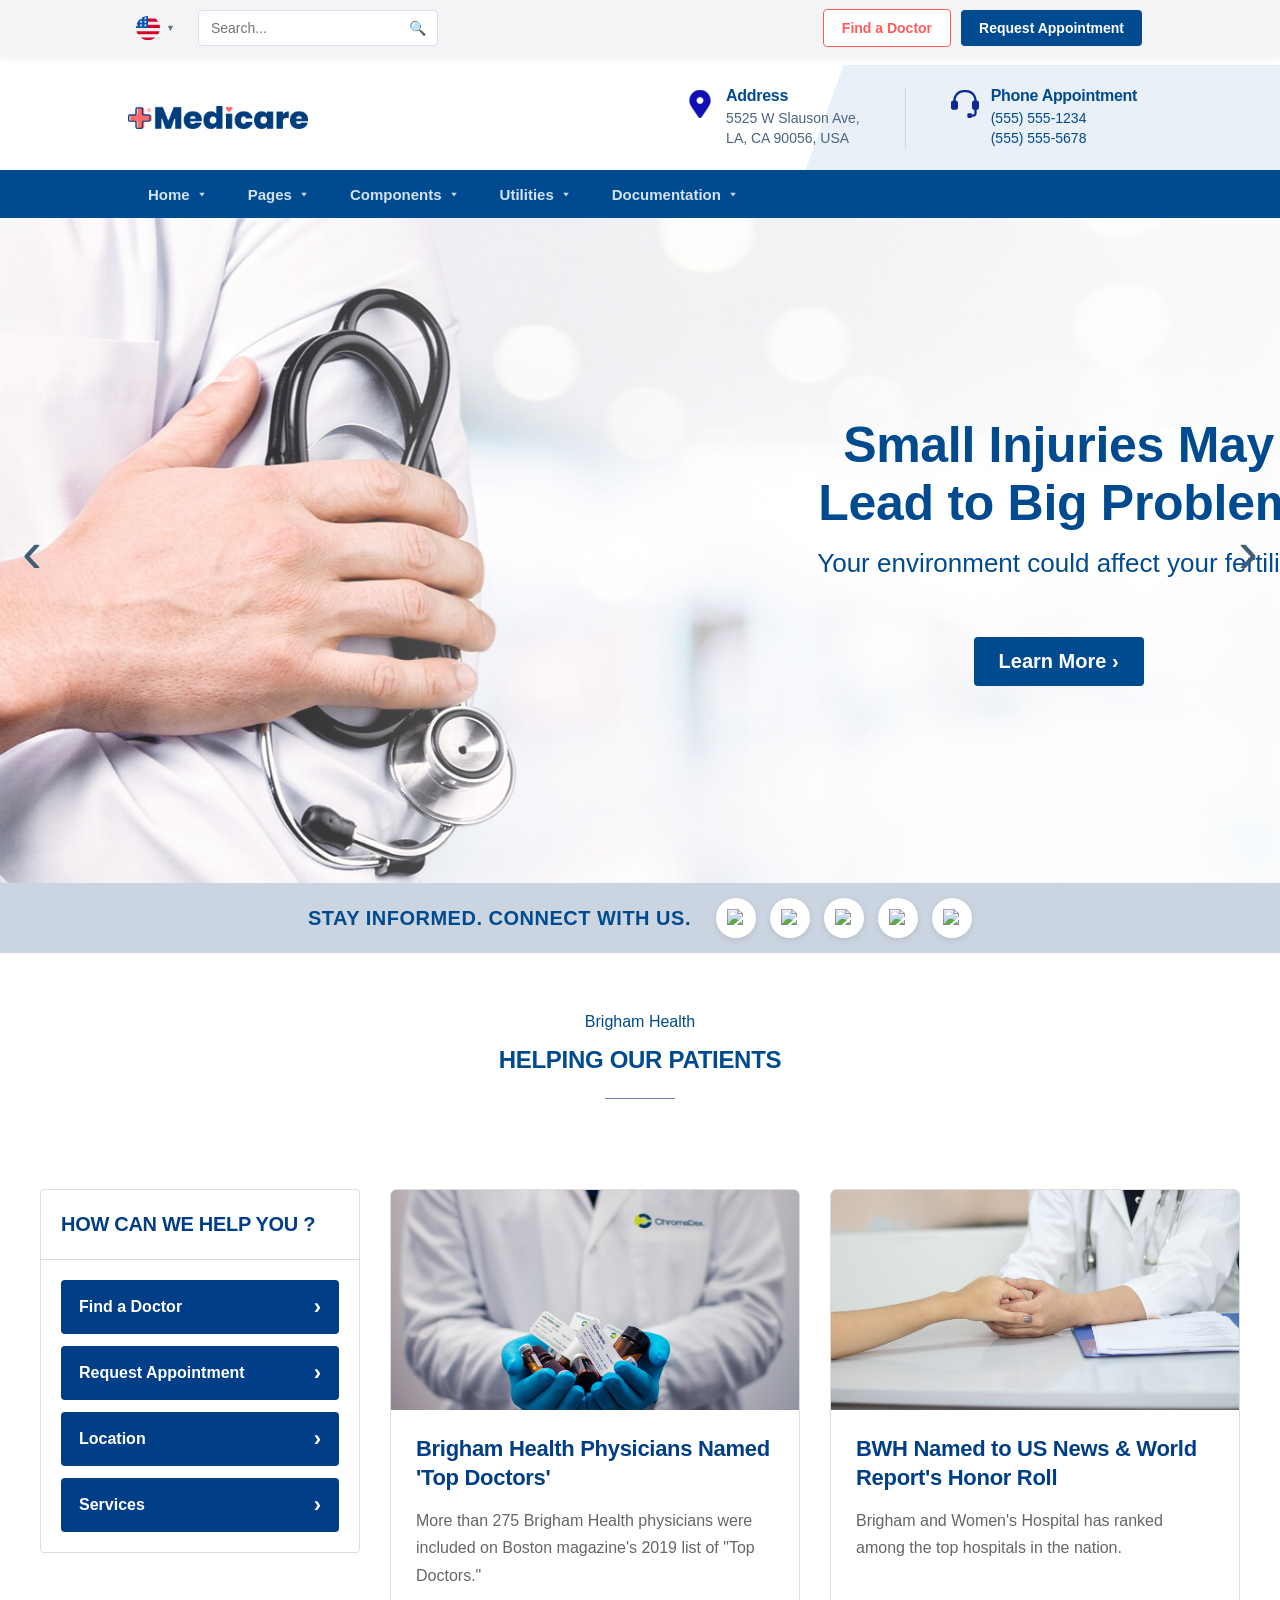
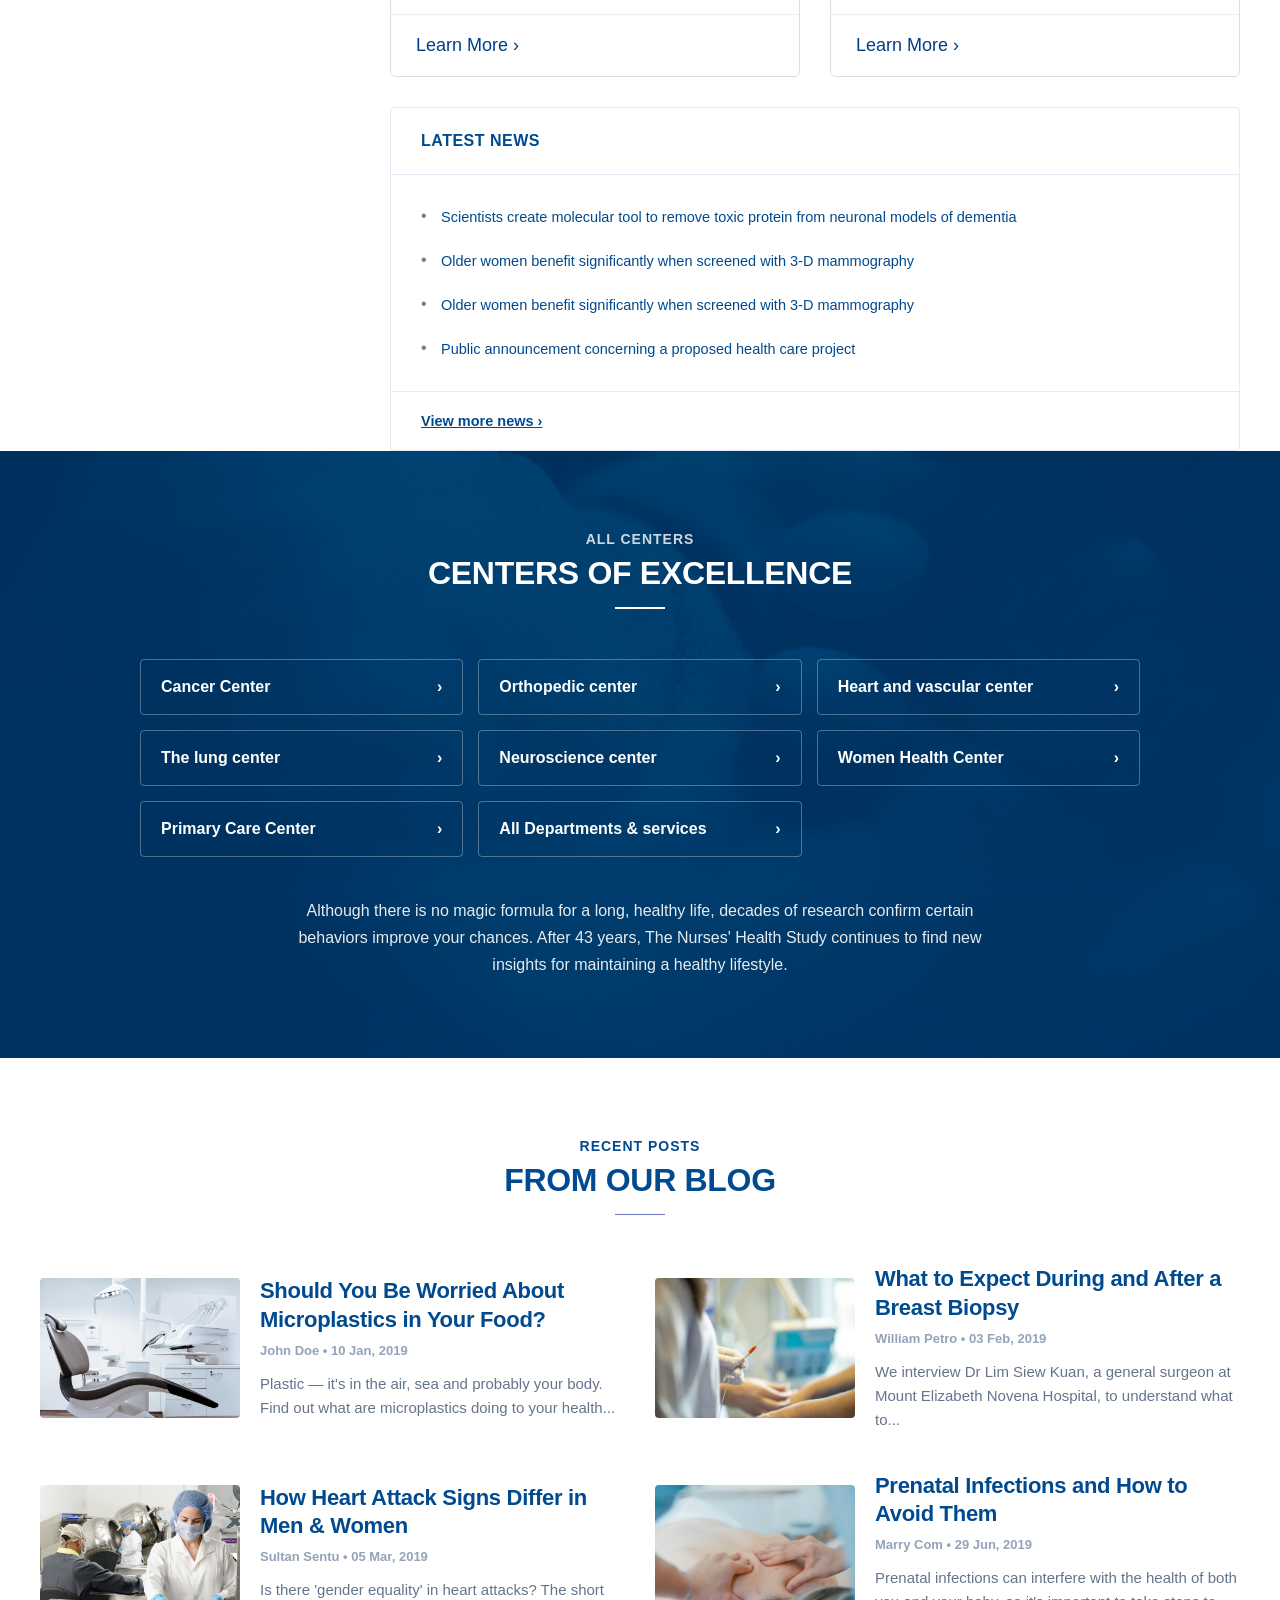
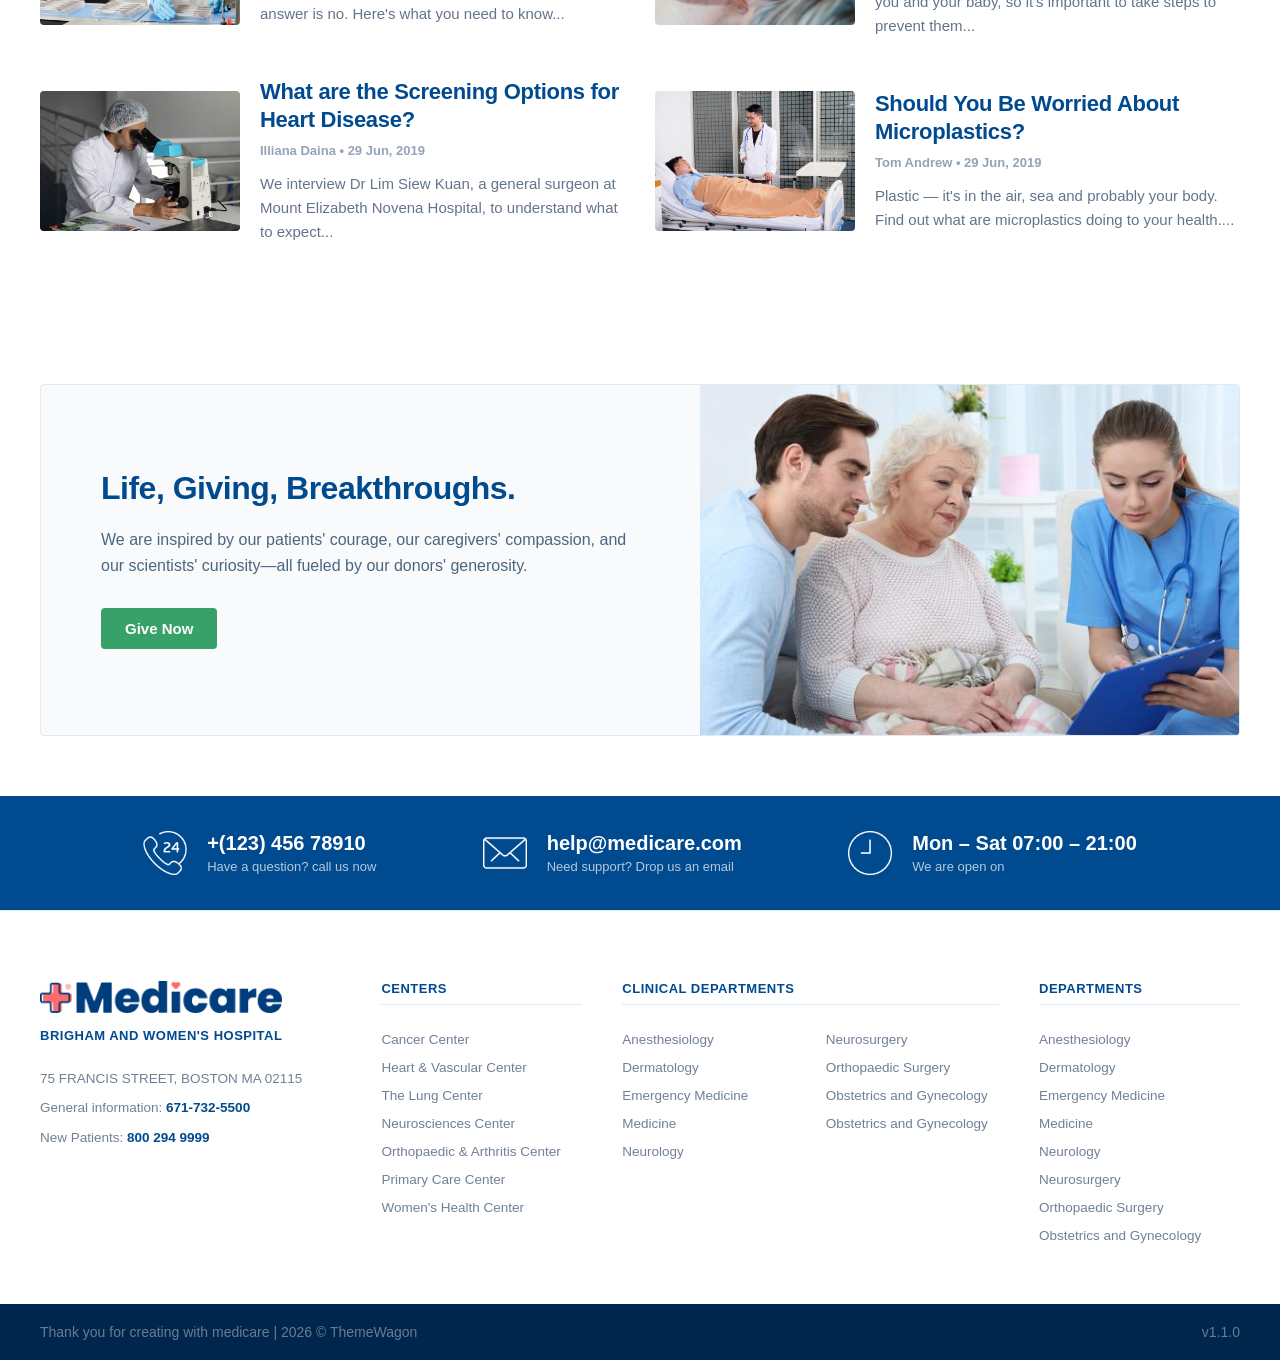
==== index.html @ 2ee92f4b "myLatestVesrion1" ====
<!DOCTYPE html>
<html lang="en">

<head>
    <meta charset="UTF-8" />
    <meta name="viewport" content="width=device-width, initial-scale=1.0" />
    <title>Medicare</title>
    <link rel="stylesheet" href="style.css" />
</head>

<body>
    <div class="container">
        <div class="cou_and_feild_box">
            <div class="language-selector">
                <div class="lang-trigger">
                    <img src="./united-states.svg" alt="United States Flag" class="country_img">
                    <span class="lang-arrow">▼</span>
                </div>
                <ul class="lang-dropdown">
                    <li class="lang-item active">
                        <a href=""> <img src="india.jpg" alt="IN"></a>
                        <span class="lang-text">IN</span>
                        <span class="lang-check">✓</span>
                    </li>
                    <li class="lang-item">
                        <a href=""><img src="./uk.png" alt="UK"></a>
                        <span class="lang-text">UK</span>
                        <span class="lang-check"></span>
                    </li>
                    <li class="lang-item">
                        <a href=""> <img src="us.jpg" alt="US"></a>
                        <span class="lang-text">US</span>
                        <span class="lang-check"></span>
                    </li>
                </ul>
            </div>
            <div class="search-box">
                <input type="text" placeholder="Search..." id="input" />
                <span class="icon">🔍</span>
            </div>
        </div>

        <div class="buttons">
            <button class="doctor-btn btn-alt desktop-text">Find a Doctor</button>
            <button class="doctor-btn btn-alt mobile-text">Doctor</button>

            <a href="#appointmentModal"><button class="appointment-btn btn-primary desktop-text">Request
                    Appointment</button></a>
            <a href="#appointmentModal"><button class="appointment-btn btn-primary mobile-text">Appointment</button></a>
        </div>
    </div>

    <header class="main-header">
        <div class="header-branding">
            <div class="logo">
                <img src="logo.png" alt="Medicare" class="logo-img" />
            </div>

            <div class="header-info-strip">
                <div class="info-block">
                    <img src="location-pin-svgrepo-com (1).svg" alt="Location" class="info-icon" />
                    <div class="info-text">
                        <h3>Address</h3>
                        <p>5525 W Slauson Ave,<br>LA, CA 90056, USA</p>
                    </div>
                </div>

                <div class="vertical-divider"></div>

                <div class="info-block">
                    <img src="headset-svgrepo-com.svg" alt="Phone" class="info-icon" />
                    <div class="info-text">
                        <h3>Phone Appointment</h3>
                        <p><a href="tel:5555551234">(555) 555-1234</a></p>
                        <p><a href="tel:5555555678">(555) 555-5678</a></p>
                    </div>
                </div>
            </div>

            <button class="mobile-nav-toggle" aria-label="Toggle Navigation">
                <span class="hamburger-bar"></span>
                <span class="hamburger-bar"></span>
                <span class="hamburger-bar"></span>
            </button>
        </div>

        <nav class="nav-bar">
            <ul class="nav-links">
                <li class="has-dropdown">
                    <a href="#">Home <img src="./triangle-down-svgrepo-com (1).svg" alt="" class="tri" /></a>
                    <ul class="dropdown-menu">
                        <li><a href="#">Header Static</a></li>
                        <li><a href="#">Header Slider</a></li>
                        <li><a href="#">Youtube Background</a></li>
                        <li><a href="#">Self Hosted Video</a></li>
                        <li><a href="#">RTL</a></li>
                    </ul>
                </li>
                <li class="has-dropdown">
                    <a href="#">Pages <img src="./triangle-down-svgrepo-com (1).svg" alt="" class="tri" /></a>
                    <ul class="dropdown-menu">
                        <li><a href="./about.html">About</a></li>
                        <li><a href="./blog.html">Blog</a></li>
                        <li><a href="./blog-details.html">Blog Detail</a></li>
                        <li><a href="#">Researches</a></li>
                        <li><a href="#">Research Detail</a></li>
                        <li><a href="#">Contact</a></li>
                        <li><a href="#">Starter</a></li>
                    </ul>
                </li>
                <li><a href="#">Components <img src="./triangle-down-svgrepo-com (1).svg" alt="" class="tri" /></a></li>
                <li><a href="#">Utilities <img src="./triangle-down-svgrepo-com (1).svg" alt="" class="tri" /></a></li>
                <li><a href="#">Documentation <img src="./triangle-down-svgrepo-com (1).svg" alt="" class="tri" /></a>
                </li>
            </ul>
        </nav>
    </header>

    <section class="carousel">
        <input type="radio" name="slider" id="slide1" checked />
        <input type="radio" name="slider" id="slide2" />
        <input type="radio" name="slider" id="slide3" />

        <div class="slides">
            <div class="slide">
                <img src="2.jpg" alt="Doctor" />
                <div class="info info-middle">
                    <h1>Small Injuries May<br />Lead to Big Problem</h1>
                    <p>Your environment could affect your fertility</p>
                    <a href=""> <button class="butinfo">Learn More ›</button></a>
                </div>
            </div>

            <div class="slide">
                <img src="3.jpg" alt="Medical care" />
                <div class="info info-left">
                    <h1>One Stop Solution<br />Medical services</h1>
                    <p>Call to schedule an appointment today</p>
                    <a href=""> <button class="butinfo">Learn More ›</button></a>
                </div>
            </div>

            <div class="slide">
                <img src="1.jpg" alt="Hospital" />
                <div class="info info-right">
                    <h1>Your Health Is Our<br />First Priority</h1>
                    <p>Expert doctors and modern healthcare solutions</p>
                    <button class="butinfo">Learn More ›</button>
                </div>
            </div>
        </div>

        <div class="arrows">
            <label for="slide3" class="arrow left arrow-1">‹</label>
            <label for="slide2" class="arrow right arrow-1">›</label>

            <label for="slide1" class="arrow left arrow-2">‹</label>
            <label for="slide3" class="arrow right arrow-2">›</label>

            <label for="slide2" class="arrow left arrow-3">‹</label>
            <label for="slide1" class="arrow right arrow-3">›</label>
        </div>
    </section>

    <div class="social-share-strip">
        <div class="social-strip-content">
            <h2 class="downtext">STAY INFORMED. CONNECT WITH US.</h2>
            <div class="social-icons">
                <a href="#"><img src="https://cdn-icons-png.flaticon.com/512/733/733547.png" alt="Facebook"></a>
                <a href="#"><img src="https://cdn-icons-png.flaticon.com/512/733/733579.png" alt="Twitter"></a>
                <a href="#"><img src="https://cdn-icons-png.flaticon.com/512/1384/1384060.png" alt="YouTube"></a>
                <a href="#"><img src="https://cdn-icons-png.flaticon.com/512/174/174857.png" alt="LinkedIn"></a>
                <a href="#"><img src="https://cdn-icons-png.flaticon.com/512/145/145808.png" alt="Pinterest"></a>
            </div>
        </div>
    </div>

    <p class="para1">Brigham Health</p>
    <h2 class="large-para">HELPING OUR PATIENTS</h2>
    <div class="line2"></div>

    <div class="cointainer-3s">
        <div class="section-wrapper">
            <div class="box1">
                <div class="box-1">
                    <h2 class="text11">HOW CAN WE HELP YOU ?</h2>
                </div>
                <div class="box-2">
                    <div class="box-21">Find a Doctor</div>
                    <div class="box-21">Request Appointment</div>
                    <div class="box-21">Location</div>
                    <div class="box-21">Services</div>
                </div>
            </div>

            <div class="main-content-column">
                <section class="news-section">
                    <div class="card">
                        <img src="doctor1.jpg" alt="Doctor">
                        <div class="content">
                            <h3>Brigham Health Physicians Named 'Top Doctors'</h3>
                            <p>More than 275 Brigham Health physicians were included on Boston magazine's 2019 list of
                                "Top Doctors."</p>
                        </div>
                        <div class="footer">
                            <a href="#">Learn More ›</a>
                        </div>
                    </div>

                    <div class="card">
                        <img src="doctor2.jpg" alt="Doctor">
                        <div class="content">
                            <h3>BWH Named to US News & World Report's Honor Roll</h3>
                            <p>Brigham and Women's Hospital has ranked among the top hospitals in the nation.</p>
                        </div>
                        <div class="footer">
                            <a href="#">Learn More ›</a>
                        </div>
                    </div>
                </section>

                <div class="latest-news-card-box">
                    <div class="card-header-title">
                        <h2>LATEST NEWS</h2>
                    </div>
                    <div class="card-body-content">
                        <ul class="news-bullet-points">
                            <li><a href="#">Scientists create molecular tool to remove toxic protein from neuronal
                                    models of dementia</a></li>
                            <li><a href="#">Older women benefit significantly when screened with 3-D mammography</a>
                            </li>
                            <li><a href="#">Older women benefit significantly when screened with 3-D mammography</a>
                            </li>
                            <li><a href="#">Public announcement concerning a proposed health care project</a></li>
                        </ul>
                    </div>
                    <div class="card-footer-link">
                        <a href="#">View more news ›</a>
                    </div>
                </div>
            </div>
        </div>
    </div>

    <section class="centers-of-excellence">
        <div class="centers-banner-content">
            <p class="banner-sub">All Centers</p>
            <h2 class="banner-title">CENTERS OF EXCELLENCE</h2>
            <div class="banner-line"></div>

            <div class="centers-buttons-grid">
                <div class="center-btn">Cancer Center <span>›</span></div>
                <div class="center-btn">Orthopedic center <span>›</span></div>
                <div class="center-btn">Heart and vascular center <span>›</span></div>
                <div class="center-btn">The lung center <span>›</span></div>
                <div class="center-btn">Neuroscience center <span>›</span></div>
                <div class="center-btn">Women Health Center <span>›</span></div>
                <div class="center-btn">Primary Care Center <span>›</span></div>
                <div class="center-btn">All Departments & services <span>›</span></div>
            </div>

            <p class="centers-description">
                Although there is no magic formula for a long, healthy life, decades of research confirm certain
                behaviors improve your chances. After 43 years, The Nurses' Health Study continues to find new insights
                for maintaining a healthy lifestyle.
            </p>
        </div>
    </section>

    <section class="recent-posts-section">
        <div class="posts-heading">
            <p class="posts-sub">Recent Posts</p>
            <h2 class="posts-title">FROM OUR BLOG</h2>
            <div class="posts-line"></div>
        </div>

        <div class="posts-container">
            <div class="posts-grid">
                <div class="blog-horizontal-card">
                    <div class="blog-img-box">
                        <img src="./img71.jpg" alt="Dental chair">
                    </div>
                    <div class="blog-content-box">
                        <h3><a href="#">Should You Be Worried About Microplastics in Your Food?</a></h3>
                        <p class="blog-meta">John Doe • 10 Jan, 2019</p>
                        <p class="blog-excerpt">Plastic — it's in the air, sea and probably your body. Find out what are
                            microplastics doing to your health...</p>
                    </div>
                </div>

                <div class="blog-horizontal-card">
                    <div class="blog-img-box">
                        <img src="./img72.jpg" alt="Medical injection">
                    </div>
                    <div class="blog-content-box">
                        <h3><a href="#">What to Expect During and After a Breast Biopsy</a></h3>
                        <p class="blog-meta">William Petro • 03 Feb, 2019</p>
                        <p class="blog-excerpt">We interview Dr Lim Siew Kuan, a general surgeon at Mount Elizabeth
                            Novena Hospital, to understand what to...</p>
                    </div>
                </div>

                <div class="blog-horizontal-card">
                    <div class="blog-img-box">
                        <img src="./img73.jpg" alt="Laboratory personnel">
                    </div>
                    <div class="blog-content-box">
                        <h3><a href="#">How Heart Attack Signs Differ in Men & Women</a></h3>
                        <p class="blog-meta">Sultan Sentu • 05 Mar, 2019</p>
                        <p class="blog-excerpt">Is there 'gender equality' in heart attacks? The short answer is no.
                            Here's what you need to know...</p>
                    </div>
                </div>

                <div class="blog-horizontal-card">
                    <div class="blog-img-box">
                        <img src="./img74.jpg" alt="Physical therapy">
                    </div>
                    <div class="blog-content-box">
                        <h3><a href="#">Prenatal Infections and How to Avoid Them</a></h3>
                        <p class="blog-meta">Marry Com • 29 Jun, 2019</p>
                        <p class="blog-excerpt">Prenatal infections can interfere with the health of both you and your
                            baby, so it's important to take steps to prevent them...</p>
                    </div>
                </div>

                <div class="blog-horizontal-card">
                    <div class="blog-img-box">
                        <img src="./img75.jpg" alt="Scientist with microscope">
                    </div>
                    <div class="blog-content-box">
                        <h3><a href="#">What are the Screening Options for Heart Disease?</a></h3>
                        <p class="blog-meta">Illiana Daina • 29 Jun, 2019</p>
                        <p class="blog-excerpt">We interview Dr Lim Siew Kuan, a general surgeon at Mount Elizabeth
                            Novena Hospital, to understand what to expect...</p>
                    </div>
                </div>

                <div class="blog-horizontal-card">
                    <div class="blog-img-box">
                        <img src="./img76.jpg" alt="Doctor checking patient">
                    </div>
                    <div class="blog-content-box">
                        <h3><a href="#">Should You Be Worried About Microplastics?</a></h3>
                        <p class="blog-meta">Tom Andrew • 29 Jun, 2019</p>
                        <p class="blog-excerpt">Plastic — it's in the air, sea and probably your body. Find out what are
                            microplastics doing to your health....</p>
                    </div>
                </div>
            </div>
        </div>
    </section>

    <section class="breakthroughs-banner-section">
        <div class="breakthroughs-container">
            <div class="breakthroughs-split">
                <div class="breakthroughs-text-side">
                    <h2>Life, Giving, Breakthroughs.</h2>
                    <p>We are inspired by our patients' courage, our caregivers' compassion, and our scientists'
                        curiosity—all fueled by our donors' generosity.</p>
                    <a href="#" class="give-now-btn">Give Now</a>
                </div>
                <div class="breakthroughs-image-side">
                    <img src="./img78.jpeg" alt="Medical team discussing with patient">
                </div>
            </div>
        </div>
    </section>

    <section class="blue-info-strip-section">
        <div class="blue-strip-container">
            <div class="info-strip-grid">
                <div class="strip-item">
                    <div class="strip-icon-box">
                        <img src="customer-service.png" alt="Phone" class="strip-icon-img">
                    </div>
                    <div class="strip-text">
                        <p class="strip-value">+(123) 456 78910</p>
                        <p class="strip-label">Have a question? call us now</p>
                    </div>
                </div>

                <div class="strip-item">
                    <div class="strip-icon-box">
                        <img src="mail-5.png" alt="Mail" class="strip-icon-img">
                    </div>
                    <div class="strip-text">
                        <p class="strip-value">help@medicare.com</p>
                        <p class="strip-label">Need support? Drop us an email</p>
                    </div>
                </div>

                <div class="strip-item">
                    <div class="strip-icon-box">
                        <img src="clock-2.png" alt="Clock" class="strip-icon-img">
                    </div>
                    <div class="strip-text">
                        <p class="strip-value">Mon – Sat 07:00 – 21:00</p>
                        <p class="strip-label">We are open on</p>
                    </div>
                </div>
            </div>
        </div>
    </section>

    <footer class="main-site-footer">
        <div class="footer-container">
            <div class="footer-columns-grid">
                <div class="footer-brand-column">
                    <div class="footer-logo">
                        <img src="logo.png" alt="Medicare Logo" class="footer-logo-img">
                    </div>
                    <h3 class="hospital-subname">BRIGHAM AND WOMEN'S HOSPITAL</h3>
                    <div class="address-block">
                        <p>75 FRANCIS STREET, BOSTON MA 02115</p>
                        <p>General information: <a href="tel:6717325500">671-732-5500</a></p>
                        <p>New Patients: <a href="tel:8002949999">800 294 9999</a></p>
                    </div>
                </div>

                <div class="footer-links-column">
                    <h4 class="column-heading">CENTERS</h4>
                    <ul class="footer-links-list">
                        <li><a href="#">Cancer Center</a></li>
                        <li><a href="#">Heart & Vascular Center</a></li>
                        <li><a href="#">The Lung Center</a></li>
                        <li><a href="#">Neurosciences Center</a></li>
                        <li><a href="#">Orthopaedic & Arthritis Center</a></li>
                        <li><a href="#">Primary Care Center</a></li>
                        <li><a href="#">Women's Health Center</a></li>
                    </ul>
                </div>

                <div class="footer-links-column split-links-column">
                    <h4 class="column-heading">CLINICAL DEPARTMENTS</h4>
                    <div class="split-lists-wrapper">
                        <ul class="footer-links-list">
                            <li><a href="#">Anesthesiology</a></li>
                            <li><a href="#">Dermatology</a></li>
                            <li><a href="#">Emergency Medicine</a></li>
                            <li><a href="#">Medicine</a></li>
                            <li><a href="#">Neurology</a></li>
                        </ul>
                        <ul class="footer-links-list">
                            <li><a href="#">Neurosurgery</a></li>
                            <li><a href="#">Orthopaedic Surgery</a></li>
                            <li><a href="#">Obstetrics and Gynecology</a></li>
                            <li><a href="#">Obstetrics and Gynecology</a></li>
                        </ul>
                    </div>
                </div>

                <div class="footer-links-column">
                    <h4 class="column-heading">DEPARTMENTS</h4>
                    <ul class="footer-links-list">
                        <li><a href="#">Anesthesiology</a></li>
                        <li><a href="#">Dermatology</a></li>
                        <li><a href="#">Emergency Medicine</a></li>
                        <li><a href="#">Medicine</a></li>
                        <li><a href="#">Neurology</a></li>
                        <li><a href="#">Neurosurgery</a></li>
                        <li><a href="#">Orthopaedic Surgery</a></li>
                        <li><a href="#">Obstetrics and Gynecology</a></li>
                    </ul>
                </div>
            </div>
        </div>
    </footer>

    <div class="footer-copyright-bar">
        <div class="copyright-container">
            <p class="copyright-text">Thank you for creating with medicare | 2026 © ThemeWagon</p>
            <p class="version-text">v1.1.0</p>
        </div>
    </div>

    <div class="appointment-modal-overlay" id="appointmentModal">
        <div class="modal-card-box">
            <div class="modal-header-bar">
                <h2>Make Appointment</h2>
                <a href="#" class="modal-close-btn">&times;</a>
            </div>

            <form class="modal-form-body">
                <div class="form-row-grid">
                    <div class="form-group-item">
                        <label>Patient name</label>
                        <input type="text" placeholder="Enter full name">
                    </div>
                    <div class="form-group-item">
                        <label>Date of birth*</label>
                        <div class="dob-select-wrapper">
                            <select name="dob-day" required>
                                <option value="" disabled selected>DD</option>
                                <option value="1">1</option>
                                <option value="2">2</option>
                                <option value="3">3</option>
                                <option value="4">4</option>
                                <option value="5">5</option>
                                <option value="6">6</option>
                                <option value="7">7</option>
                                <option value="8">8</option>
                                <option value="9">9</option>
                                <option value="10">10</option>
                                <option value="11">11</option>
                                <option value="12">12</option>
                                <option value="13">13</option>
                                <option value="14">14</option>
                                <option value="15">15</option>
                                <option value="16">16</option>
                                <option value="17">17</option>
                                <option value="18">18</option>
                                <option value="19">19</option>
                                <option value="20">20</option>
                                <option value="21">21</option>
                                <option value="22">22</option>
                                <option value="23">23</option>
                                <option value="24">24</option>
                                <option value="25">25</option>
                                <option value="26">26</option>
                                <option value="27">27</option>
                                <option value="28">28</option>
                                <option value="29">29</option>
                                <option value="30">30</option>
                                <option value="31">31</option>
                            </select>

                            <select name="dob-month" required>
                                <option value="" disabled selected>MM</option>
                                <option value="1">Jan</option>
                                <option value="2">Feb</option>
                                <option value="3">Mar</option>
                                <option value="4">Apr</option>
                                <option value="5">May</option>
                                <option value="6">Jun</option>
                                <option value="7">Jul</option>
                                <option value="8">Aug</option>
                                <option value="9">Sep</option>
                                <option value="10">Oct</option>
                                <option value="11">Nov</option>
                                <option value="12">Dec</option>
                            </select>

                            <select name="dob-year" required>
                                <option value="" disabled selected>YYYY</option>
                                <option value="2026">2026</option>
                                <option value="2025">2025</option>
                                <option value="2024">2024</option>
                                <option value="2023">2023</option>
                                <option value="2022">2022</option>
                                <option value="2021">2021</option>
                                <option value="2020">2020</option>
                                <option value="2019">2019</option>
                                <option value="2018">2018</option>
                                <option value="2017">2017</option>
                                <option value="2016">2016</option>
                                <option value="2015">2015</option>
                                <option value="2014">2014</option>
                                <option value="2013">2013</option>
                                <option value="2012">2012</option>
                                <option value="2011">2011</option>
                                <option value="2010">2010</option>
                                <option value="2009">2009</option>
                                <option value="2008">2008</option>
                                <option value="2007">2007</option>
                                <option value="2006">2006</option>
                                <option value="2005">2005</option>
                                <option value="2004">2004</option>
                                <option value="2003">2003</option>
                                <option value="2002">2002</option>
                                <option value="2001">2001</option>
                                <option value="2000">2000</option>
                                <option value="1999">1999</option>
                                <option value="1998">1998</option>
                                <option value="1997">1997</option>
                                <option value="1996">1996</option>
                                <option value="1995">1995</option>
                                <option value="1994">1994</option>
                                <option value="1993">1993</option>
                                <option value="1992">1992</option>
                                <option value="1991">1991</option>
                                <option value="1990">1990</option>
                                <option value="1989">1989</option>
                                <option value="1988">1988</option>
                                <option value="1987">1987</option>
                                <option value="1986">1986</option>
                                <option value="1985">1985</option>
                                <option value="1984">1984</option>
                                <option value="1983">1983</option>
                                <option value="1982">1982</option>
                                <option value="1981">1981</option>
                                <option value="1980">1980</option>
                            </select>
                        </div>
                    </div>
                    <div class="form-group-item">
                        <label>Email</label>
                        <input type="email" placeholder="Enter Your Email">
                    </div>
                    <div class="form-group-item">
                        <label>Contact number</label>
                        <input type="tel" placeholder="Contact number">
                    </div>
                    <div class="form-group-item">
                        <label>Preferred doctor (if any)</label>
                        <input type="text" placeholder="Enter doctor's name">
                    </div>
                    <div class="form-group-item">
                        <label>At the following hospital</label>
                        <select>
                            <option>No preference</option>
                        </select>
                    </div>
                    <div class="form-group-item">
                        <label>Specialty</label>
                        <select>
                            <option>I am not sure</option>
                            <option>Central Hospital</option>
                            <option>Square Hospital</option>
                        </select>

                    </div>
                    <div class="form-group-item">
                        <label>Reference code (If any)</label>
                        <input type="text" placeholder="Enter the code">
                    </div>
                    <div class="form-group-item full-width-field">
                        <label>Address</label>
                        <input type="text" placeholder="Apartment, studio, or floor">
                    </div>
                    <div class="form-group-item">
                        <label>Gender</label>
                        <div class="radio-options-wrapper">
                            <label><input type="radio" name="gender"> Male</label>
                            <label><input type="radio" name="gender"> Female</label>
                        </div>
                    </div>
                    <div class="form-group-item">
                        <label>Appointment date</label>
                        <input type="date">
                    </div>
                    <div class="form-group-item full-width-field checkbox-item">
                        <label><input type="checkbox"> Confirmation and I agree with terms and conditions</label>
                    </div>
                </div>

                <div class="modal-actions-footer">
                    <button type="submit" class="btn-submit">Submit</button>
                    <a href="#" class="btn-cancel">Cancel</a>
                </div>
            </form>
        </div>
    </div>
</body>

</html>
---- style.css ----
* {
  box-sizing: border-box;
  padding: 0;
  margin: 0;
  font-family: 'Open Sans', 'Segoe UI', sans-serif;
}

h1, h2, h3, h4, h5, h6, .downtext, .banner-title, .modal-header-bar h2 {
  font-family: 'Nunito Sans', sans-serif;
  letter-spacing: -0.3px;
}

body {
  font-family: 'Open Sans', 'Segoe UI', sans-serif;
  overflow-x: hidden;
}

.container {
  width: 100%;
  min-height: 55px;
  background: #f3f4f6;
  display: flex;
  justify-content: space-between;
  align-items: center;
  padding: 5px 10%;
  box-shadow: 0 2px 8px rgba(0, 0, 0, 0.08);
  position: fixed;
  top: 0;
  left: 0;
  z-index: 9999;
}

.main-header {
  width: 100%;
  background: #fff;
  margin-top: 65px;
}

.cou_and_feild_box {
  display: flex;
  align-items: center;
  gap: 15px;
}

.language-selector {
  position: relative;
  display: inline-block;
}

.lang-trigger {
  display: flex;
  align-items: center;
  gap: 6px;
  cursor: pointer;
  padding: 4px 8px;
  border-radius: 4px;
  transition: background 0.2s ease;
}

.lang-trigger:hover {
  background: #e5e7eb;
}

.country_img {
  width: 24px;
  height: auto;
  display: block;
}

.lang-arrow {
  font-size: 9px;
  color: #64748b;
}

.lang-dropdown {
  position: absolute;
  top: 100%;
  left: 0;
  margin-top: 8px;
  background-color: #ffffff;
  min-width: 140px;
  box-shadow: 0 4px 12px rgba(0, 0, 0, 0.1);
  border-radius: 6px;
  list-style: none;
  padding: 6px 0;
  z-index: 10000;
  display: none;
}

.language-selector:hover .lang-dropdown {
  display: block;
}

.lang-item {
  display: flex;
  align-items: center;
  gap: 12px;
  padding: 10px 16px;
  cursor: pointer;
  text-decoration: none;
  transition: background 0.2s ease;
}

.lang-item:hover {
  background-color: #f8fafc;
}

.lang-item img {
  width: 22px;
  height: auto;
  display: block;
  object-fit: contain;
}

.lang-text {
  font-size: 14px;
  font-weight: 700;
  color: #004a8f;
  flex-grow: 1;
}

.lang-check {
  font-size: 14px;
  font-weight: 700;
  color: #004a8f;
  width: 14px;
  text-align: right;
}

.search-box {
  position: relative;
  display: flex;
  align-items: center;
}

#input {
  width: 240px;
  height: 36px;
  padding: 0 40px 0 12px;
  border: 1px solid #d7dfea;
  border-radius: 4px;
  outline: none;
  font-size: 14px;
  color: #333;
  transition: border-color 0.3s ease;
}

#input:focus {
  border-color: #004a8f;
}

.icon {
  position: absolute;
  right: 12px;
  font-size: 14px;
  color: #94a3b8;
  pointer-events: none;
}

.buttons {
  display: flex;
  gap: 10px;
  align-items: center;
}

.buttons a {
  text-decoration: none;
}

.doctor-btn,
.appointment-btn {
  padding: 10px 18px;
  font-size: 14px;
  font-weight: 700;
  border-radius: 4px;
  cursor: pointer;
  transition: all 0.2s ease-in-out;
  white-space: nowrap;
}

.btn-alt {
  border: 1px solid #ff5b5b;
  background: #fff;
  color: #ff5b5b;
}

.btn-alt:hover {
  background: #ff5b5b;
  color: #fff;
}

.btn-primary {
  border: none;
  background: #004a8f;
  color: #fff;
}

.btn-primary:hover {
  background: #003366;
}

.mobile-text {
  display: none;
}

.header-branding {
  width: 100% !important;
  min-height: 105px !important;
  display: flex !important;
  justify-content: space-between !important;
  align-items: center !important;
  padding: 15px 10% !important;
  background: linear-gradient(110deg, #ffffff 0%, #ffffff 64%, #e9f0f8 64%, #e9f0f8 100%) !important;
}

.logo-img {
  width: 180px;
  height: auto;
  display: block;
}

.header-info-strip {
  display: flex !important;
  align-items: center !important;
  gap: 45px !important;
  margin-left: auto !important;
  padding-right: 15px !important;
}

.info-block {
  display: flex !important;
  align-items: flex-start !important;
  gap: 12px !important;
  white-space: nowrap !important;
}

.info-icon {
  width: 28px;
  height: auto;
  margin-top: 3px;
}

.info-text h3 {
  color: #004a8f;
  font-size: 16px;
  margin-bottom: 4px;
  font-weight: bold;
}

.info-text p {
  color: #4c657f;
  font-size: 14px;
  line-height: 1.4;
}

.info-text p a {
  color: #004a8f;
  text-decoration: none;
}

.vertical-divider {
  width: 1px;
  height: 60px;
  background-color: #cbd5e1;
}

.nav-bar {
  width: 100%;
  background: #004a8f;
  padding: 0 10%;
}

.nav-links {
  list-style: none;
  display: flex;
}

.nav-links>li {
  position: relative;
}

.nav-links>li>a {
  height: 48px;
  display: flex;
  align-items: center;
  gap: 6px;
  color: #d2e2f4;
  text-decoration: none;
  padding: 0 20px;
  font-weight: 600;
  font-size: 15px;
  transition: background 0.2s ease;
}

.nav-links>li>a:hover {
  background: #003366;
  color: #fff;
}

.tri {
  width: 12px;
  height: 12px;
  opacity: 0.8;
}

.dropdown-menu {
  display: none;
  position: absolute;
  top: 100%;
  left: 0;
  flex-direction: column;
  background: white;
  min-width: 220px;
  box-shadow: 0 4px 12px rgba(0, 0, 0, 0.15);
  z-index: 1000;
  list-style: none;
}

.dropdown-menu li a {
  color: #334155;
  padding: 12px 20px;
  text-decoration: none;
  display: block;
  font-size: 14px;
  font-weight: 500;
}

.dropdown-menu li a:hover {
  background: #f1f5f9;
  color: #004a8f;
}

.nav-links li:hover>.dropdown-menu {
  display: flex;
}

.mobile-nav-toggle {
  display: none;
  flex-direction: column;
  justify-content: space-between;
  width: 44px;
  height: 36px;
  background: transparent;
  border: 1px solid #cbd5e1;
  border-radius: 4px;
  padding: 8px 10px;
  cursor: pointer;
}

.mobile-menu-overlay {
  position: fixed;
  top: 0;
  left: 0;
  width: 100%;
  height: 100vh;
  background-color: rgba(0, 0, 0, 0.4);
  z-index: 100000;
  display: flex;
  justify-content: flex-end;
  opacity: 0;
  visibility: hidden;
  transition: opacity 0.25s ease, visibility 0.25s ease;
}

.mobile-menu-overlay:target {
  opacity: 1;
  visibility: visible;
}

.mobile-menu-close-zone {
  position: absolute;
  inset: 0;
  cursor: default;
}

.mobile-menu-dropdown-card {
  position: relative;
  z-index: 2;
  background-color: #ffffff;
  width: 280px;
  height: 100%;
  box-shadow: -4px 0 15px rgba(0, 0, 0, 0.1);
  display: flex;
  flex-direction: column;
  transform: translateX(100%);
  transition: transform 0.25s ease;
}

.mobile-menu-overlay:target .mobile-menu-dropdown-card {
  transform: translateX(0);
}

.mobile-menu-header {
  padding: 20px;
  display: flex;
  justify-content: space-between;
  align-items: center;
  border-bottom: 1px solid #e2e8f0;
}

.mobile-logo-img {
  height: 24px;
  width: auto;
}

.mobile-menu-close-btn {
  font-size: 28px;
  color: #64748b;
  text-decoration: none;
  line-height: 1;
}

.mobile-nav-links-list {
  list-style: none;
  padding: 10px 0;
  margin: 0;
  display: flex;
  flex-direction: column;
}

.mobile-nav-links-list li a {
  display: block;
  padding: 14px 25px;
  color: #004a8f;
  text-decoration: none;
  font-size: 15px;
  font-weight: 700;
  border-bottom: 1px solid #f1f5f9;
  transition: background-color 0.2s ease;
}

.mobile-nav-links-list li a:hover {
  background-color: #f8fafc;
}

.hamburger-bar {
  width: 100%;
  height: 2px;
  background-color: #64748b;
  border-radius: 2px;
}

.carousel {
  position: relative;
  width: 100%;
  height: 665px;
  overflow: hidden;
}

.carousel input {
  display: none;
}

.slides {
  width: 300%;
  height: 100%;
  display: flex;
  transition: transform 0.7s cubic-bezier(0.25, 1, 0.5, 1);
}

.slide {
  position: relative;
  width: 33.3333%;
  height: 100%;
}

.slide img {
  width: 100%;
  height: 100%;
  display: block;
  object-fit: cover;
}

.slide::after {
  content: "";
  position: absolute;
  inset: 0;
  background: linear-gradient(90deg,
      rgba(255, 255, 255, 0.05) 0%,
      rgba(255, 255, 255, 0.35) 45%,
      rgba(255, 255, 255, 0.85) 100%);
}

.info {
  position: absolute;
  z-index: 2;
  top: 50%;
  width: 530px;
  transform: translateY(-50%);
}

.info-middle {
  left: 62%;
  text-align: center;
}

.info-left {
  left: 13.5%;
  text-align: left;
}

.info-right {
  right: 10%;
  text-align: center;
}

.info h1 {
  font-size: 50px;
  color: #004a8f;
  font-weight: 900;
  line-height: 1.16;
  margin-bottom: 16px;
}

.info p {
  font-size: 26px;
  color: #004a8f;
  margin-bottom: 58px;
}

.butinfo {
  background: #004a8f;
  color: white;
  border: none;
  padding: 13px 25px;
  border-radius: 4px;
  cursor: pointer;
  font-size: 20px;
  font-weight: bold;
}

.info h1,
.info p,
.info .butinfo {
  opacity: 0;
  transform: translateY(40px);
}

#slide1:checked ~ .slides .slide:nth-child(1) .info h1,
#slide2:checked ~ .slides .slide:nth-child(2) .info h1,
#slide3:checked ~ .slides .slide:nth-child(3) .info h1 {
  animation: slideUpAndStop 0.8s cubic-bezier(0.25, 1, 0.5, 1) forwards;
  animation-delay: 0.1s;
}

#slide1:checked ~ .slides .slide:nth-child(1) .info p,
#slide2:checked ~ .slides .slide:nth-child(2) .info p,
#slide3:checked ~ .slides .slide:nth-child(3) .info p {
  animation: slideUpAndStop 0.8s cubic-bezier(0.25, 1, 0.5, 1) forwards;
  animation-delay: 0.3s;
}

#slide1:checked ~ .slides .slide:nth-child(1) .info .butinfo,
#slide2:checked ~ .slides .slide:nth-child(2) .info .butinfo,
#slide3:checked ~ .slides .slide:nth-child(3) .info .butinfo {
  animation: slideUpAndStop 0.8s cubic-bezier(0.25, 1, 0.5, 1) forwards;
  animation-delay: 0.5s;
}

@keyframes slideUpAndStop {
  0% {
    opacity: 0;
    transform: translateY(40px);
  }
  100% {
    opacity: 1;
    transform: translateY(0); 
  }
}

.arrow {
  position: absolute;
  top: 50%;
  transform: translateY(-50%);
  color: #405d75;
  font-size: 60px;
  font-weight: 200;
  cursor: pointer;
  z-index: 5;
  display: none;
}

.left {
  left: 22px;
}

.right {
  right: 22px;
}

#slide1:checked~.slides {
  transform: translateX(0%);
}

#slide2:checked~.slides {
  transform: translateX(-33.3333%);
}

#slide3:checked~.slides {
  transform: translateX(-66.6666%);
}

#slide1:checked~.arrows .arrow-1,
#slide2:checked~.arrows .arrow-2,
#slide3:checked~.arrows .arrow-3 {
  display: block;
}

.social-share-strip {
  width: 100%;
  background-color: #cbd5e1;
  padding: 15px 20px;
  display: flex;
  justify-content: center;
  align-items: center;
  margin-bottom: 60px;
}

.social-strip-content {
  display: flex;
  align-items: center;
  justify-content: center;
  gap: 25px;
  width: 100%;
  max-width: 1200px;
}

.downtext {
  color: #004a8f;
  font-size: 20px;
  font-weight: bold;
  letter-spacing: 0.5px;
  white-space: nowrap;
}

.social-icons {
  display: flex;
  align-items: center;
  gap: 14px;
}

.social-icons a {
  width: 40px;
  height: 40px;
  background: #fff;
  border-radius: 50%;
  display: flex;
  justify-content: center;
  align-items: center;
  box-shadow: 0 2px 6px rgba(0, 0, 0, 0.1);
  transition: transform 0.2s ease;
}

.social-icons a:hover {
  transform: scale(1.1);
}

.social-icons img {
  width: 18px;
  height: 18px;
  object-fit: contain;
}

.para1 {
  text-align: center;
  color: #004a8f;
  margin-bottom: 15px;
}

.large-para {
  text-align: center;
  color: #004a8f;
  margin-bottom: 24px;
}

.line2 {
  border: 0;
  width: 70px;
  margin: 0 auto 30px auto;
  border-top: 1px solid rgb(113, 121, 190);
}

.cointainer-3s {
  display: flex;
  justify-content: center;
  width: 100%;
  padding-top: 60px;
}

.section-wrapper {
  display: flex;
  gap: 30px;
  align-items: flex-start;
  max-width: 1200px;
  width: 100%;
}

.box1 {
  width: 320px;
  background: #fff;
  border: 1px solid #ddd;
  border-radius: 4px;
}

.box-1 {
  height: 70px;
  display: flex;
  align-items: center;
  padding-left: 20px;
  border-bottom: 1px solid #ddd;
}

.text11 {
  color: #003f87;
  font-size: 20px;
  font-weight: bold;
}

.box-2 {
  padding: 20px;
}

.box-21 {
  background: #003f87;
  color: white;
  padding: 18px;
  margin-bottom: 12px;
  cursor: pointer;
  font-weight: bold;
  border-radius: 4px;
  display: flex;
  justify-content: space-between;
  align-items: center;
  transition: .3s;
}

.box-21::after {
  content: "›";
  font-size: 22px;
  line-height: 0;
}

.box-21:last-child {
  margin-bottom: 0;
}

.box-21:hover {
  background: #0066cc;
  transform: translateX(5px);
}

.main-content-column {
  display: flex;
  flex-direction: column;
  gap: 30px;
  flex: 1;
}

.news-section {
  display: flex;
  gap: 30px;
  width: 100%;
}

.card {
  flex: 1;
  background: #fff;
  border: 1px solid #ddd;
  border-radius: 6px;
  overflow: hidden;
  display: flex;
  flex-direction: column;
  transition: 0.3s;
}

.card:hover {
  transform: translateY(-5px);
  box-shadow: 0 5px 15px rgba(0, 0, 0, 0.15);
}

.card img {
  width: 100%;
  height: 220px;
  object-fit: cover;
}

.content {
  padding: 25px;
  flex-grow: 1;
}

.content h3 {
  color: #003f87;
  font-size: 22px;
  margin-bottom: 15px;
  line-height: 1.3;
}

.content p {
  color: #666;
  font-size: 16px;
  line-height: 1.7;
}

.footer {
  border-top: 1px solid #eee;
  padding: 20px 25px;
  background: #fff;
}

.footer a {
  text-decoration: none;
  color: #003f87;
  font-size: 18px;
  font-weight: 500;
}

.footer a:hover {
  color: #0056b3;
}

.latest-news-card-box {
  background: #ffffff;
  border: 1px solid #e3ebf6;
  border-radius: 4px;
  width: 100%;
}

.card-header-title {
  padding: 24px 30px;
  border-bottom: 1px solid #e3ebf6;
}

.card-header-title h2 {
  color: #004a8f;
  font-size: 16px;
  font-weight: 800;
  margin: 0;
  letter-spacing: 0.5px;
}

.card-body-content {
  padding: 30px;
}

.news-bullet-points {
  list-style-type: none;
  padding-left: 0;
  margin: 0;
}

.news-bullet-points li {
  position: relative;
  padding-left: 20px;
  margin-bottom: 20px;
  line-height: 1.5;
}

.news-bullet-points li:last-child {
  margin-bottom: 0;
}

.news-bullet-points li::before {
  content: "•";
  color: #718096;
  font-size: 16px;
  position: absolute;
  left: 0;
  top: -1px;
}

.news-bullet-points li a {
  color: #004a8f;
  text-decoration: none;
  font-size: 14.5px;
}

.card-footer-link {
  padding: 20px 30px;
  border-top: 1px solid #e3ebf6;
}

.card-footer-link a {
  color: #004a8f;
  text-decoration: underline;
  font-weight: bold;
  font-size: 14.5px;
}

.centers-of-excellence {
  width: 100%;
  padding: 80px 20px;
  background: linear-gradient(rgba(0, 51, 102, 0.85), rgba(0, 51, 102, 0.9)),
    url('./backgroundimg\'.jpg') no-repeat center center/cover;
  color: #ffffff;
  text-align: center;
}

.banner-sub {
  font-size: 14px;
  font-weight: 600;
  text-transform: uppercase;
  letter-spacing: 1px;
  margin-bottom: 8px;
  opacity: 0.8;
}

.banner-title {
  font-size: 32px;
  font-weight: 800;
  margin-bottom: 15px;
}

.banner-line {
  width: 50px;
  height: 2px;
  background-color: #ffffff;
  margin: 0 auto 50px auto;
}

.centers-buttons-grid {
  display: grid;
  grid-template-columns: repeat(3, 1fr);
  gap: 15px;
  max-width: 1000px;
  margin: 0 auto 40px auto;
}

.center-btn {
  border: 1px solid rgba(255, 255, 255, 0.3);
  padding: 18px 20px;
  border-radius: 4px;
  display: flex;
  justify-content: space-between;
  align-items: center;
  font-weight: 600;
  font-size: 16px;
  cursor: pointer;
  transition: background 0.2s;
}

.center-btn:hover {
  background: rgba(255, 255, 255, 0.1);
}

.centers-description {
  max-width: 700px;
  margin: 0 auto;
  line-height: 1.7;
  font-size: 16px;
  opacity: 0.9;
}

.recent-posts-section {
  width: 100%;
  background-color: #ffffff;
  padding: 80px 20px;
}

.posts-heading {
  text-align: center;
  margin-bottom: 50px;
}

.posts-sub {
  font-size: 14px;
  font-weight: 600;
  color: #004a8f;
  text-transform: uppercase;
  letter-spacing: 1px;
  margin-bottom: 8px;
}

.posts-title {
  font-size: 32px;
  font-weight: 800;
  color: #004a8f;
}

.posts-line {
  width: 50px;
  height: 1px;
  background-color: rgb(113, 121, 190);
  margin: 15px auto 0 auto;
}

.posts-container {
  max-width: 1200px;
  margin: 0 auto;
  width: 100%;
}

.posts-grid {
  display: grid;
  grid-template-columns: repeat(2, 1fr);
  gap: 40px 30px;
}

.blog-horizontal-card {
  display: flex;
  gap: 20px;
  align-items: flex-start;
}

.blog-img-box {
  width: 200px;
  height: 140px;
  flex-shrink: 0;
  border-radius: 4px;
  overflow: hidden;
}

.blog-img-box img {
  width: 100%;
  height: 100%;
  object-fit: cover;
}

.blog-content-box {
  flex-grow: 1;
}

.blog-content-box h3 {
  font-size: 18px;
  font-weight: 700;
  line-height: 1.3;
  margin-bottom: 6px;
}

.blog-content-box h3 a {
  color: #004a8f;
  text-decoration: none;
}

.blog-content-box h3 a:hover {
  color: #ff5b5b;
}

.blog-meta {
  font-size: 13px;
  color: #94a3b8;
  margin-bottom: 12px;
}

.blog-excerpt {
  font-size: 14.5px;
  color: #64748b;
  line-height: 1.5;
}

.breakthroughs-banner-section {
  width: 100%;
  background-color: #ffffff;
  padding: 60px 20px;
}

.breakthroughs-container {
  max-width: 1200px;
  margin: 0 auto;
  width: 100%;
  border: 1px solid #e2e8f0;
  border-radius: 4px;
  overflow: hidden;
  background-color: #f8fafc;
}

.breakthroughs-split {
  display: flex;
  align-items: stretch;
  width: 100%;
}

.breakthroughs-text-side {
  flex: 1;
  padding: 60px;
  display: flex;
  flex-direction: column;
  justify-content: center;
}

.breakthroughs-text-side h2 {
  color: #004a8f;
  font-size: 32px;
  font-weight: 800;
  margin-bottom: 20px;
  letter-spacing: -0.5px;
}

.breakthroughs-text-side p {
  color: #4c657f;
  font-size: 16px;
  line-height: 1.6;
  margin-bottom: 30px;
}

.give-now-btn {
  background-color: #38a169;
  color: #ffffff;
  text-decoration: none;
  padding: 12px 24px;
  font-weight: bold;
  font-size: 15px;
  border-radius: 4px;
  align-self: flex-start;
  transition: background-color 0.2s ease;
}

.give-now-btn:hover {
  background-color: #2f855a;
}

.breakthroughs-image-side {
  flex: 1;
  min-height: 350px;
}

.breakthroughs-image-side img {
  width: 100%;
  height: 100%;
  display: block;
  object-fit: cover;
}

.blue-info-strip-section {
  width: 100%;
  background-color: #004a8f;
  padding: 35px 20px;
  color: #ffffff;
}

.blue-strip-container {
  max-width: 1200px;
  margin: 0 auto;
  width: 100%;
}

.info-strip-grid {
  display: flex;
  justify-content: space-around;
  align-items: center;
  max-width: 1100px;
  margin: 0 auto;
  width: 100%;
}

.strip-item {
  display: flex;
  align-items: center;
  gap: 20px;
}

.strip-icon-box {
  width: 44px;
  height: 44px;
  display: flex;
  align-items: center;
  justify-content: center;
  flex-shrink: 0;
}

.strip-icon-img {
  width: 100%;
  height: 100%;
  object-fit: contain;
}

.strip-text {
  display: flex;
  flex-direction: column;
}

.strip-value {
  font-size: 20px;
  font-weight: 700;
  margin: 0;
  line-height: 1.2;
}

.strip-label {
  font-size: 13px;
  color: rgba(255, 255, 255, 0.7);
  margin: 4px 0 0 0;
}

.main-site-footer {
  width: 100%;
  background-color: #ffffff;
  padding: 70px 20px 50px 20px;
  border-top: 1px solid #e2e8f0;
}

.footer-container {
  max-width: 1200px;
  margin: 0 auto;
  width: 100%;
}

.footer-columns-grid {
  display: grid;
  grid-template-columns: 1.2fr 0.8fr 1.5fr 0.8fr;
  gap: 40px;
}

.footer-logo {
  display: flex;
  align-items: center;
  margin-bottom: 15px;
}

.footer-logo-img {
  height: 32px;
  width: auto;
  display: block;
}

.hospital-subname {
  color: #004a8f;
  font-size: 13px;
  font-weight: 800;
  letter-spacing: 0.5px;
  margin-bottom: 25px;
}

.address-block p {
  font-size: 13.5px;
  color: #718096;
  line-height: 1.6;
  margin-bottom: 8px;
}

.address-block a {
  color: #004a8f;
  text-decoration: none;
  font-weight: 600;
}

.column-heading {
  color: #004a8f;
  font-size: 13px;
  font-weight: 800;
  letter-spacing: 0.5px;
  margin-bottom: 25px;
  border-bottom: 1px solid #e2e8f0;
  padding-bottom: 8px;
}

.footer-links-list {
  list-style-type: none;
  padding-left: 0;
  margin: 0;
}

.footer-links-list li {
  margin-bottom: 10px;
}

.footer-links-list li a {
  color: #718096;
  text-decoration: none;
  font-size: 13.5px;
  transition: color 0.2s ease;
}

.footer-links-list li a:hover {
  color: #004a8f;
}

.split-links-column .split-lists-wrapper {
  display: flex;
  gap: 30px;
}

.split-links-column .split-lists-wrapper .footer-links-list {
  flex: 1;
}

.footer-copyright-bar {
  width: 100%;
  background-color: #00264d;
  padding: 20px;
  color: rgba(255, 255, 255, 0.4);
}

.copyright-container {
  max-width: 1200px;
  margin: 0 auto;
  width: 100%;
  display: flex;
  justify-content: space-between;
  align-items: center;
}

.copyright-text {
  font-size: 14px;
  margin: 0;
}

.version-text {
  font-size: 14px;
  margin: 0;
}

.appointment-modal-overlay {
  position: fixed;
  top: 0;
  left: 0;
  width: 100%;
  height: 100vh;
  background-color: rgba(0, 0, 0, 0.5);
  z-index: 10000;
  display: flex;
  justify-content: center;
  align-items: center;
  padding: 20px;
  opacity: 0;
  visibility: hidden;
  transition: opacity 0.25s ease, visibility 0.25s ease;
}

.appointment-modal-overlay:target {
  opacity: 1;
  visibility: visible;
}

.modal-card-box {
  background-color: #ffffff;
  width: 100%;
  max-width: 800px;
  max-height: 90vh;
  border-radius: 4px;
  box-shadow: 0 4px 20px rgba(0, 0, 0, 0.15);
  display: flex;
  flex-direction: column;
  overflow: hidden;
  transform: translateY(-30px);
  transition: transform 0.25s ease;
}

.appointment-modal-overlay:target .modal-card-box {
  transform: translateY(0);
}

.modal-header-bar {
  padding: 20px 30px;
  border-bottom: 1px solid #e2e8f0;
  display: flex;
  justify-content: space-between;
  align-items: center;
}

.modal-header-bar h2 {
  color: #004a8f;
  font-size: 20px;
  font-weight: 800;
  margin: 0;
}

.modal-close-btn {
  text-decoration: none;
  font-size: 28px;
  color: #a0aec0;
  line-height: 1;
}

.modal-form-body {
  padding: 30px;
  overflow-y: auto;
  text-align: left;
}

.form-row-grid {
  display: grid;
  grid-template-columns: repeat(2, 1fr);
  gap: 20px 25px;
}

.full-width-field {
  grid-column: span 2;
}

.form-group-item {
  display: flex;
  flex-direction: column;
}

.form-group-item label {
  font-size: 14px;
  font-weight: 700;
  color: #4a5568;
  margin-bottom: 8px;
}

.form-group-item input,
.form-group-item select {
  padding: 10px 14px;
  border: 1px solid #cbd5e1;
  border-radius: 4px;
  font-size: 14px;
  color: #334155;
  outline: none;
}

.dob-select-wrapper {
  display: flex;
  gap: 10px;
}

.dob-select-wrapper select {
  flex: 1;
}

.radio-options-wrapper,
.checkbox-item label {
  display: flex;
  gap: 20px;
  font-weight: 400;
  align-items: center;
}

.modal-actions-footer {
  border-top: 1px solid #e2e8f0;
  padding-top: 25px;
  margin-top: 20px;
  display: flex;
  gap: 12px;
}

.btn-submit {
  background-color: #004a8f;
  color: #ffffff;
  border: none;
  padding: 12px 24px;
  font-weight: 700;
  border-radius: 4px;
  cursor: pointer;
}

.btn-cancel {
  background-color: #e53e3e;
  color: #ffffff;
  padding: 12px 24px;
  font-weight: 700;
  border-radius: 4px;
  text-decoration: none;
  text-align: center;
}

.about-page-container {
  width: 100%;
  max-width: 1200px;
  margin: 0 auto;
  padding: 0 20px;
}

.page-title-banner {
  position: relative;
  width: 100%;
  height: 280px;
  background: url('./about1.jpg') no-repeat center center/cover;
  display: flex;
  align-items: center;
  padding-left: 10%;
}

.title-banner-overlay {
  position: absolute;
  inset: 0;
  background-color: rgba(255, 255, 255, 0.4);
  z-index: 1;
}

.title-banner-content {
  position: relative;
  z-index: 2;
}

.title-banner-content h1 {
  font-size: 38px;
  color: #004a8f;
  font-weight: 900;
  text-transform: capitalize;
  margin-bottom: 8px;
}

.title-banner-content p {
  font-size: 18px;
  color: #004a8f;
}

.about-intro-section {
  width: 100%;
  background-color: #ffffff;
  padding: 80px 0;
}

.about-intro-grid {
  display: flex;
  align-items: flex-start;
  gap: 50px;
}

.about-intro-media {
  flex: 0.9;
  border-radius: 4px;
  overflow: hidden;
  box-shadow: 0 4px 15px rgba(0, 0, 0, 0.05);
}

.about-intro-media img {
  width: 100%;
  height: auto;
  display: block;
}

.about-intro-text {
  flex: 1.1;
}

.intro-badge {
  font-size: 13px;
  font-weight: 700;
  color: #94a3b8;
  text-transform: uppercase;
  letter-spacing: 1px;
  margin-bottom: 10px;
}

.about-intro-text h2 {
  font-size: 28px;
  color: #004a8f;
  font-weight: 900;
  line-height: 1.3;
  margin-bottom: 15px;
}

.intro-line {
  width: 50px;
  height: 2px;
  background-color: #004a8f;
  margin-bottom: 25px;
}

.intro-paragraph {
  font-size: 15px;
  line-height: 1.7;
  color: #475569;
  margin-bottom: 20px;
}

.signature-box {
  width: 180px;
  height: auto;
  margin-top: 15px;
}

.about-stats-strip {
  width: 100%;
  background-color: #004a8f;
  padding: 60px 0;
  color: #ffffff;
}

.stats-counter-grid {
  display: flex;
  justify-content: space-between;
  align-items: center;
  text-align: center;
}

.stat-counter-card {
  flex: 1;
  display: flex;
  flex-direction: column;
  align-items: center;
}

.stat-counter-card h3 {
  font-size: 32px;
  font-weight: 800;
  margin-bottom: 4px;
}

.stat-icon-box {
  width: 44px;
  height: 44px;
  display: flex;
  align-items: center;
  justify-content: center;
  margin-bottom: 12px;
}

.stat-img {
  width: 100%;
  height: 100%;
  object-fit: contain;
  display: block;
}

.stat-counter-card p {
  font-size: 14px;
  color: rgba(255, 255, 255, 0.8);
  font-weight: 600;
}

.about-doctors-section {
  width: 100%;
  background-color: #f8fafc;
  padding: 80px 0;
}

.doctors-section-heading {
  text-align: center;
  margin-bottom: 50px;
}

.doctors-sub-title {
  font-size: 14px;
  font-weight: 700;
  color: #004a8f;
  margin-bottom: 6px;
}

.doctors-section-heading h2 {
  font-size: 30px;
  color: #004a8f;
  font-weight: 800;
}

.doctors-heading-line {
  width: 45px;
  height: 2px;
  background-color: #cbd5e1;
  margin: 15px auto 0 auto;
}

.doctors-profiles-grid {
  display: grid;
  grid-template-columns: 1fr 1fr;
  gap: 30px;
  margin-bottom: 30px;
}

.doctor-profile-card {
  background-color: #ffffff;
  border: 1px solid #e2e8f0;
  border-radius: 6px;
  overflow: hidden;
  box-shadow: 0 4px 10px rgba(0, 0, 0, 0.02);
  transition: transform 0.3s ease, box-shadow 0.3s ease;
}

.doctor-profile-card:hover {
  transform: translateY(-5px);
  box-shadow: 0 8px 25px rgba(0, 0, 0, 0.08);
}

.doc-card-inner {
  display: flex;
  align-items: stretch;
  width: 100%;
}

.doc-image-side {
  width: 200px;
  flex-shrink: 0;
  position: relative;
}

.doc-image-side img {
  width: 100%;
  height: 100%;
  object-fit: cover;
  display: block;
}

.doc-info-side {
  flex-grow: 1;
  padding: 35px;
  display: flex;
  flex-direction: column;
  justify-content: center;
}

.doc-info-side h4 {
  font-size: 19px;
  color: #004a8f;
  font-weight: 800;
  margin-bottom: 4px;
}

.doc-specialty {
  font-size: 12px;
  font-weight: 700;
  color: #64748b;
  margin-bottom: 12px;
  text-transform: uppercase;
}

.doc-bio {
  font-size: 14px;
  line-height: 1.6;
  color: #64748b;
  margin-bottom: 15px;
}

.doc-social-links {
  display: flex;
  gap: 14px;
  align-items: center;
  margin-top: 10px;
}

.doc-social-links a {
  width: 40px;
  height: 40px;
  background: #ffffff;
  border-radius: 50%;
  display: flex;
  justify-content: center;
  align-items: center;
  box-shadow: 0 2px 8px rgba(0, 0, 0, 0.08);
  transition: transform 0.2s ease-in-out;
  text-decoration: none;
}

.doc-social-links a:hover {
  transform: scale(1.1);
}

.doc-social-links img {
  width: 16px;
  height: 16px;
  object-fit: contain;
  display: block;
}

.doctors-profiles-secondary-grid {
  display: grid;
  grid-template-columns: repeat(4, 1fr);
  gap: 30px;
  width: 100%;
}

.doctor-profile-vertical-card {
  background-color: #ffffff;
  border: 1px solid #e2e8f0;
  border-radius: 6px;
  overflow: hidden;
  display: flex;
  flex-direction: column;
  box-shadow: 0 4px 10px rgba(0, 0, 0, 0.02);
  transition: transform 0.3s ease, box-shadow 0.3s ease;
}

.doctor-profile-vertical-card:hover {
  transform: translateY(-5px);
  box-shadow: 0 8px 25px rgba(0, 0, 0, 0.08);
}

.doc-vertical-image {
  width: 100%;
  height: 270px;
  position: relative;
  overflow: hidden;
}

.doc-vertical-image img {
  width: 100%;
  height: 100%;
  object-fit: cover;
  display: block;
}

.doc-vertical-info {
  padding: 25px 20px;
  text-align: center;
  flex-grow: 1;
  display: flex;
  flex-direction: column;
  justify-content: space-between;
  align-items: center;
}

.doc-vertical-info h4 {
  font-size: 18px;
  color: #004a8f;
  font-weight: 800;
  margin-bottom: 8px;
}

.doc-vertical-info .doc-specialty {
  font-size: 12px;
  font-weight: 600;
  color: #64748b;
  line-height: 1.5;
  margin-bottom: 20px;
  min-height: 54px;
}

.vertical-layout-links {
  justify-content: center;
  margin-top: auto;
}

.blog-banner-bg {
  background: url('./img71.jpg') no-repeat center center/cover;
}

.blog-feed-section {
  width: 100%;
  background-color: #ffffff;
  padding: 80px 0;
}

.blog-horizontal-card {
  align-items: center;
}

.blog-content-box h3 {
  font-size: 22px;
  margin-bottom: 8px;
}

.blog-content-box h3 a {
  text-decoration: none;
  transition: color 0.2s ease;
}

.blog-content-box h3 a:hover {
  color: #ff5b5b;
}

.blog-meta {
  font-weight: 600;
  margin-bottom: 14px;
}

.blog-excerpt {
  font-size: 15px;
  line-height: 1.6;
}

.blog-pagination-wrapper {
  width: 100%;
  display: flex;
  justify-content: center;
  align-items: center;
  margin: 50px 0 20px 0;
}

.pagination-items-list {
  list-style: none;
  padding: 0;
  margin: 0;
  display: flex;
  align-items: center;
  gap: 6px;
}

.pagination-items-list li {
  display: flex;
  justify-content: center;
  align-items: center;
}

.pagination-items-list li a,
.pagination-items-list li span {
  display: flex;
  justify-content: center;
  align-items: center;
  width: 38px;
  height: 38px;
  border: 1px solid #e2e8f0;
  border-radius: 4px;
  text-decoration: none;
  font-size: 14px;
  font-weight: 700;
  color: #004a8f;
  background-color: #ffffff;
  transition: all 0.2s ease-in-out;
}

.pagination-items-list li a:hover {
  background-color: #f1f5f9;
  border-color: #cbd5e1;
}

.pagination-items-list li.active a {
  color: #ffffff;
  background-color: #004a8f;
  border-color: #004a8f;
  cursor: default;
}

.pagination-items-list li.text-dots span {
  border-color: transparent;
  background-color: transparent;
  color: #64748b;
  letter-spacing: -1px;
  font-size: 10px;
  cursor: default;
}

.pagination-items-list li.disabled a {
  color: #cbd5e1;
  background-color: #f8fafc;
  border-color: #e2e8f0;
  cursor: not-allowed;
  pointer-events: none;
}

.pagination-items-list li.page-control-arrow a {
  font-size: 18px;
  line-height: 1;
}

.article-featured-banner {
  background: url('./81.jpg') no-repeat center center/cover;
}

.title-banner-overlay-dark {
  position: absolute;
  inset: 0;
  background-color: rgba(0, 74, 143, 0.08);
  z-index: 1;
}

.full-width-title-container {
  max-width: 900px;
  padding-right: 40px;
}

.full-width-title-container h1 {
  color: #ffffff;
}

.full-width-title-container p {
  color: #e2e8f0;
}

.author-meta-card {
  display: flex;
  align-items: center;
  gap: 12px;
  margin-bottom: 25px;
}

.author-avatar-img {
  width: 44px;
  height: 44px;
  border-radius: 50%;
  background-color: #cbd5e1;
  object-fit: cover;
}

.author-meta-info {
  display: flex;
  flex-direction: column;
}

.author-name {
  color: #004a8f;
  font-weight: 700;
  font-size: 14.5px;
}

.publish-date {
  font-size: 12px;
  color: #64748b;
}

.custom-side-quote {
  font-size: 20px;
  font-weight: 300;
  color: #475569;
  line-height: 1.6;
  border-left: 1px solid #cbd5e1;
  padding: 10px 0 10px 30px;
  margin: 40px 0;
}

.custom-side-quote cite {
  display: block;
  font-size: 13px;
  color: #94a3b8;
  margin-top: 10px;
  font-style: normal;
  font-weight: 600;
}

.article-embedded-media-box {
  width: 100%;
  height: auto;
  max-height: 450px;
  overflow: hidden;
  border-radius: 4px;
  margin: 30px 0;
  background-color: #f1f5f9;
}

.article-embedded-media-box img {
  width: 100%;
  height: 100%;
  object-fit: cover;
  display: block;
}

.article-bullet-list {
  list-style: none;
  padding-left: 0;
  margin-bottom: 25px;
}

.article-bullet-list li {
  position: relative;
  padding-left: 20px;
  font-size: 15.5px;
  color: #475569;
  line-height: 1.7;
  margin-bottom: 8px;
}

.article-bullet-list li::before {
  content: "•";
  color: #64748b;
  font-size: 18px;
  position: absolute;
  left: 5px;
  top: -1px;
}

.reviewer-credit {
  font-style: italic;
  font-size: 14px;
  color: #64748b;
  margin-top: 35px;
  padding-top: 15px;
  border-top: 1px dashed #e2e8f0;
}

.article-share-strip-row {
  display: flex;
  align-items: center;
  gap: 20px;
  margin: 40px 0;
  padding: 15px 0;
  border-top: 1px solid #e2e8f0;
  border-bottom: 1px solid #e2e8f0;
}

.share-label {
  font-weight: 800;
  color: #004a8f;
  font-size: 15px;
}

.share-icon-links {
  display: flex;
  gap: 12px;
}

.share-icon-links a {
  width: 32px;
  height: 32px;
  display: flex;
  justify-content: center;
  align-items: center;
  border-radius: 50%;
  background-color: #f8fafc;
  transition: transform 0.2s ease;
}

.share-icon-links a:hover {
  transform: scale(1.1);
}

.share-icon-links img {
  width: 14px;
  height: 14px;
  object-fit: contain;
}

.author-bio-card-box {
  display: flex;
  gap: 25px;
  padding: 30px;
  background-color: #f8fafc;
  border: 1px solid #e2e8f0;
  border-radius: 6px;
  margin-top: 40px;
}

.bio-avatar-img {
  width: 100px;
  height: 100px;
  border-radius: 4px;
  object-fit: cover;
  background-color: #cbd5e1;
  flex-shrink: 0;
}

.bio-main-text h4 {
  font-size: 18px;
  color: #004a8f;
  margin-bottom: 2px;
}

.bio-title {
  font-size: 12px;
  font-weight: 700;
  color: #94a3b8;
  text-transform: uppercase;
  margin-bottom: 12px;
}

.bio-desc {
  font-size: 14.5px;
  color: #475569;
  line-height: 1.6;
  margin-bottom: 15px;
}

.bio-social-icons {
  display: flex;
  gap: 10px;
}

.bio-social-icons a {
  width: 28px;
  height: 28px;
  border-radius: 50%;
  background-color: #ffffff;
  display: flex;
  align-items: center;
  justify-content: center;
  box-shadow: 0 2px 5px rgba(0, 0, 0, 0.05);
}

.bio-social-icons img {
  width: 12px;
  height: 12px;
}

.sidebar-flat-categories-list {
  list-style: none;
  padding: 0;
  margin: 0;
}

.sidebar-flat-categories-list li {
  position: relative;
  padding-left: 15px;
  margin-bottom: 12px;
}

.sidebar-flat-categories-list li::before {
  content: "•";
  color: #004a8f;
  position: absolute;
  left: 0;
  top: -1px;
}

.sidebar-flat-categories-list li a {
  color: #475569;
  text-decoration: none;
  font-size: 14px;
  font-weight: 600;
  transition: color 0.2s ease;
}

.sidebar-flat-categories-list li a:hover {
  color: #004a8f;
}

.tags-cloud-flex-wrapper {
  display: flex;
  flex-wrap: wrap;
  gap: 8px;
}

.tag-badge-link {
  display: inline-block;
  padding: 4px 12px;
  background-color: #e9f0f8;
  color: #004a8f;
  text-decoration: none;
  font-size: 12px;
  font-weight: 600;
  border-radius: 20px;
  transition: background-color 0.2s ease;
}

.tag-badge-link:hover {
  background-color: #004a8f;
  color: #ffffff;
}

.image-ad-widget-box .widget-body-content {
  padding: 0;
}

.ad-card-inner-item {
  padding: 20px;
  border-bottom: 1px solid #e2e8f0;
}

.ad-card-inner-item:last-child {
  border-bottom: none;
}

.ad-image-frame {
  width: 100%;
  height: 140px;
  background-color: #e2e8f0;
  border-radius: 4px;
  overflow: hidden;
  margin-bottom: 12px;
}

.ad-image-frame img {
  width: 100%;
  height: 100%;
  object-fit: cover;
}

.ad-caption-text {
  font-size: 13.5px;
  color: #004a8f;
  font-weight: 700;
  line-height: 1.4;
}

/* ==========================================================================
   SIDEBAR LAYOUT SYSTEM STYLES (SIDE-BY-SIDE FIXED MATRIX)
   ========================================================================== */
.blog-details-main-section {
  width: 100%;
  background-color: #ffffff;
  padding: 60px 0;
}

.blog-details-layout-grid {
  display: grid;
  grid-template-columns: 2.2fr 1fr;
  gap: 45px;
  align-items: flex-start;
}

.blog-article-content-wrapper {
  min-width: 0;
}

.blog-sidebar-widgets-column {
  display: flex;
  flex-direction: column;
  gap: 30px;
}

.article-rich-text-body h2 {
  font-size: 26px;
  color: #004a8f;
  margin: 35px 0 15px 0;
  font-weight: 800;
}

.article-rich-text-body p {
  font-size: 15.5px;
  color: #4a5568;
  line-height: 1.7;
  margin-bottom: 20px;
}

/* ==========================================================================
   RESPONSIVE MEDIA QUERIES
   ========================================================================== */
@media screen and (max-width: 1200px) {
  .doctors-profiles-grid {
    grid-template-columns: 1fr;
  }
  .doctors-profiles-secondary-grid {
    grid-template-columns: repeat(2, 1fr);
  }
}

@media screen and (max-width: 992px) {
  .container {
    padding: 8px 4%;
  }

  .header-branding {
    padding: 15px 20px;
    background: #fff !important;
    min-height: 70px;
  }

  .header-info-strip {
    display: none !important;
  }

  .mobile-nav-toggle {
    display: flex;
  }

  .nav-bar {
    display: none;
    padding: 0;
  }

  .carousel {
    height: 560px;
  }

  .info,
  .info-middle,
  .info-left,
  .info-right {
    left: 50%;
    right: auto;
    width: 85%;
    text-align: center;
    transform: translate(-50%, -50%) !important;
    background: rgba(255, 255, 255, 0.85);
    padding: 30px 20px;
    border-radius: 6px;
  }

  .info h1 {
    font-size: 34px;
  }

  .info p {
    font-size: 20px;
    margin-bottom: 25px;
  }

  .section-wrapper {
    flex-direction: column;
    align-items: center;
    padding: 0 20px;
  }

  .box1,
  .news-section {
    width: 100%;
  }

  .news-section {
    flex-direction: column;
  }

  .centers-buttons-grid {
    grid-template-columns: repeat(2, 1fr);
  }

  .posts-grid {
    grid-template-columns: 1fr;
    gap: 30px;
  }

  .breakthroughs-split {
    flex-direction: column;
  }

  .breakthroughs-text-side {
    padding: 40px 30px;
  }

  .breakthroughs-image-side {
    min-height: 280px;
  }

  .info-strip-grid {
    flex-direction: column;
    align-items: flex-start;
    gap: 30px;
    padding-left: 10%;
  }

  .footer-columns-grid {
    grid-template-columns: 1fr 1fr;
    gap: 45px 30px;
  }

  .about-intro-grid {
    flex-direction: column;
    gap: 30px;
  }

  .about-intro-media,
  .about-intro-text {
    width: 100%;
  }

  .stats-counter-grid {
    flex-direction: column;
    gap: 35px;
  }

  .blog-details-layout-grid {
    grid-template-columns: 1fr;
    gap: 40px;
  }
}

@media screen and (max-width: 768px) {
  .container {
    gap: 12px;
    flex-direction: row;
    padding: 12px 20px;
    justify-content: center;
  }

  .cou_and_feild_box {
    width: 100%;
    justify-content: center;
  }

  #input {
    width: 280px;
  }

  .buttons {
    width: 100%;
    justify-content: center;
  }

  .desktop-text {
    display: none;
  }

  .mobile-text {
    display: block;
  }

  .social-strip-content {
    flex-direction: column;
    gap: 15px;
    text-align: center;
    padding: 10px 0;
  }

  .downtext {
    white-space: normal;
    font-size: 18px;
    line-height: 1.3;
  }

  .social-icons {
    justify-content: center;
  }

  .copyright-container {
    flex-direction: column;
    gap: 10px;
    text-align: center;
  }

  .author-bio-card-box {
    flex-direction: column;
    align-items: center;
    text-align: center;
  }

  .bio-social-icons {
    justify-content: center;
  }
}

@media screen and (max-width: 680px) {
  .form-row-grid {
    grid-template-columns: 1fr;
  }

  .full-width-field {
    grid-column: span 1;
  }
}

@media screen and (max-width: 600px) {
  .centers-buttons-grid {
    grid-template-columns: 1fr;
  }

  .footer-columns-grid {
    grid-template-columns: 1fr;
  }

  .split-links-column .split-lists-wrapper {
    flex-direction: column;
    gap: 0;
  }

  .doctors-profiles-secondary-grid {
    grid-template-columns: 1fr;
  }
}

@media screen and (max-width: 540px) {
  .blog-horizontal-card {
    flex-direction: column;
  }

  .blog-img-box {
    width: 100%;
    height: 200px;
  }
}
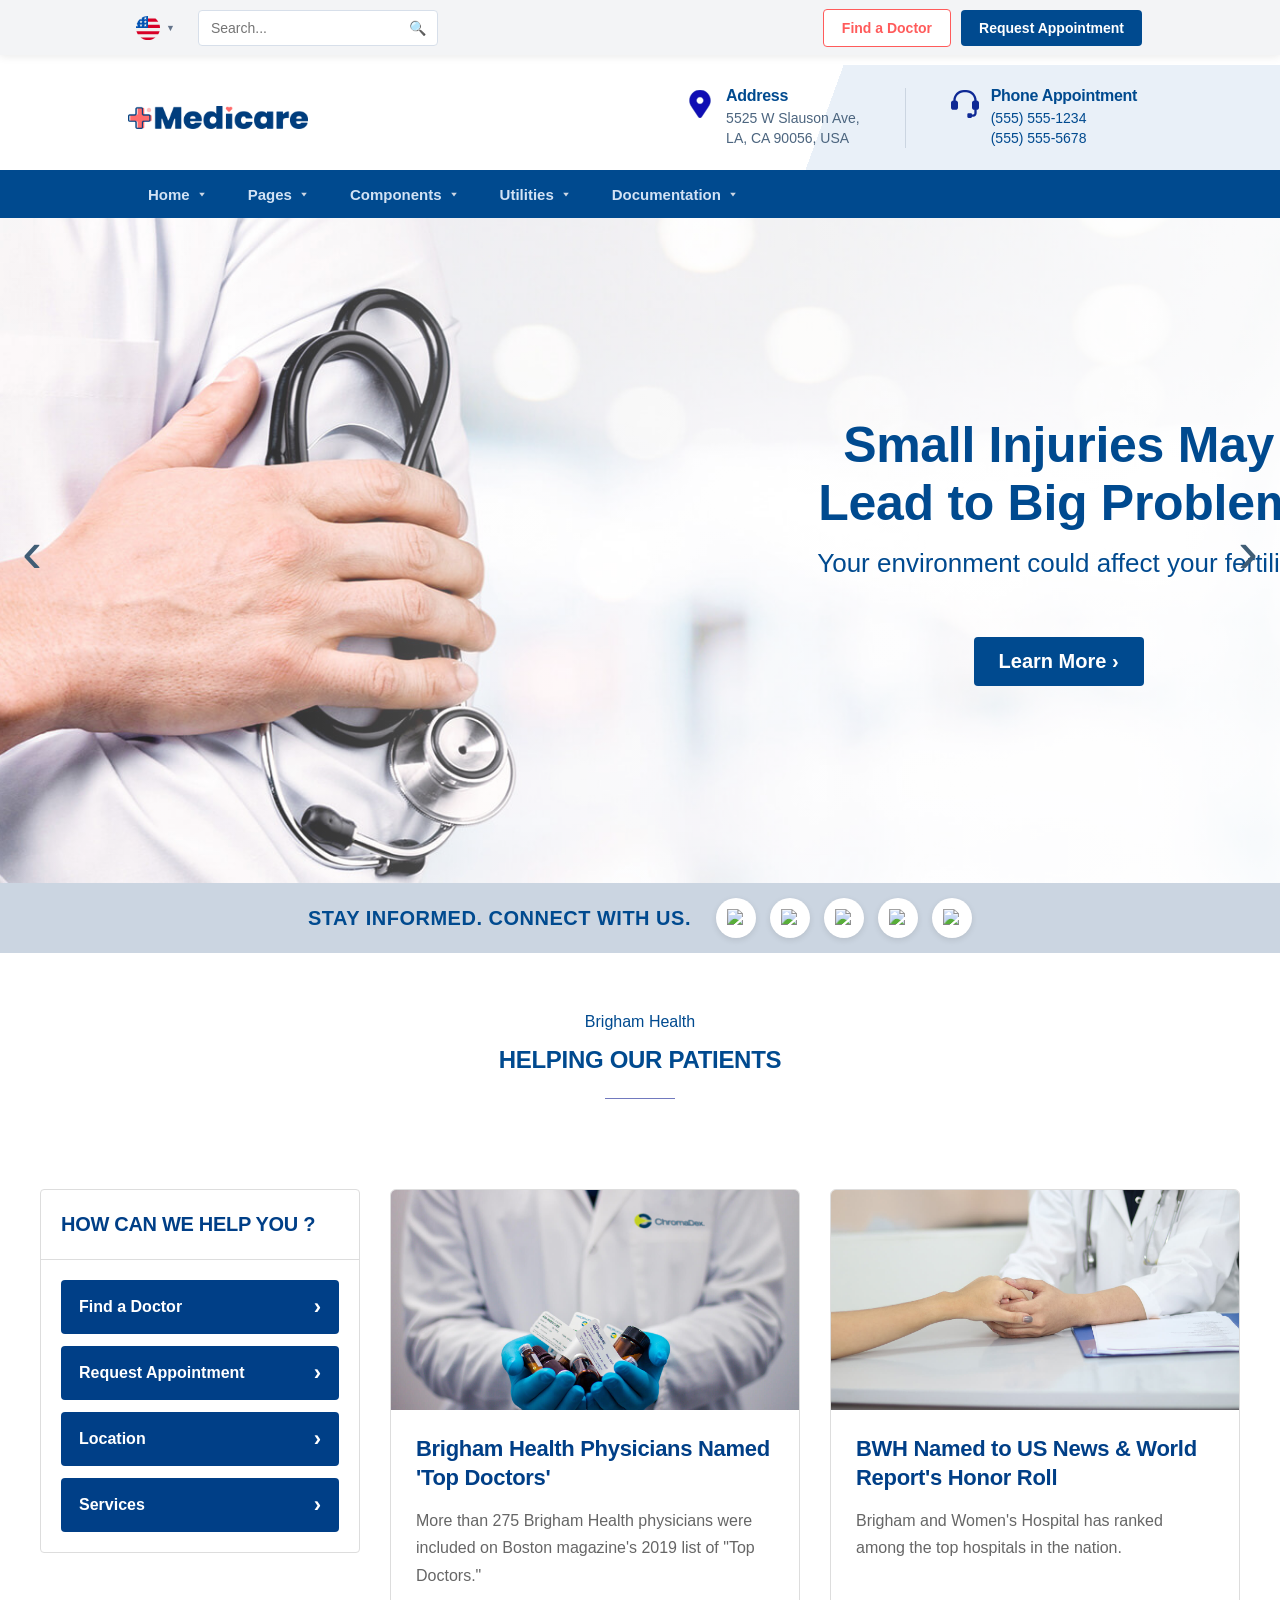
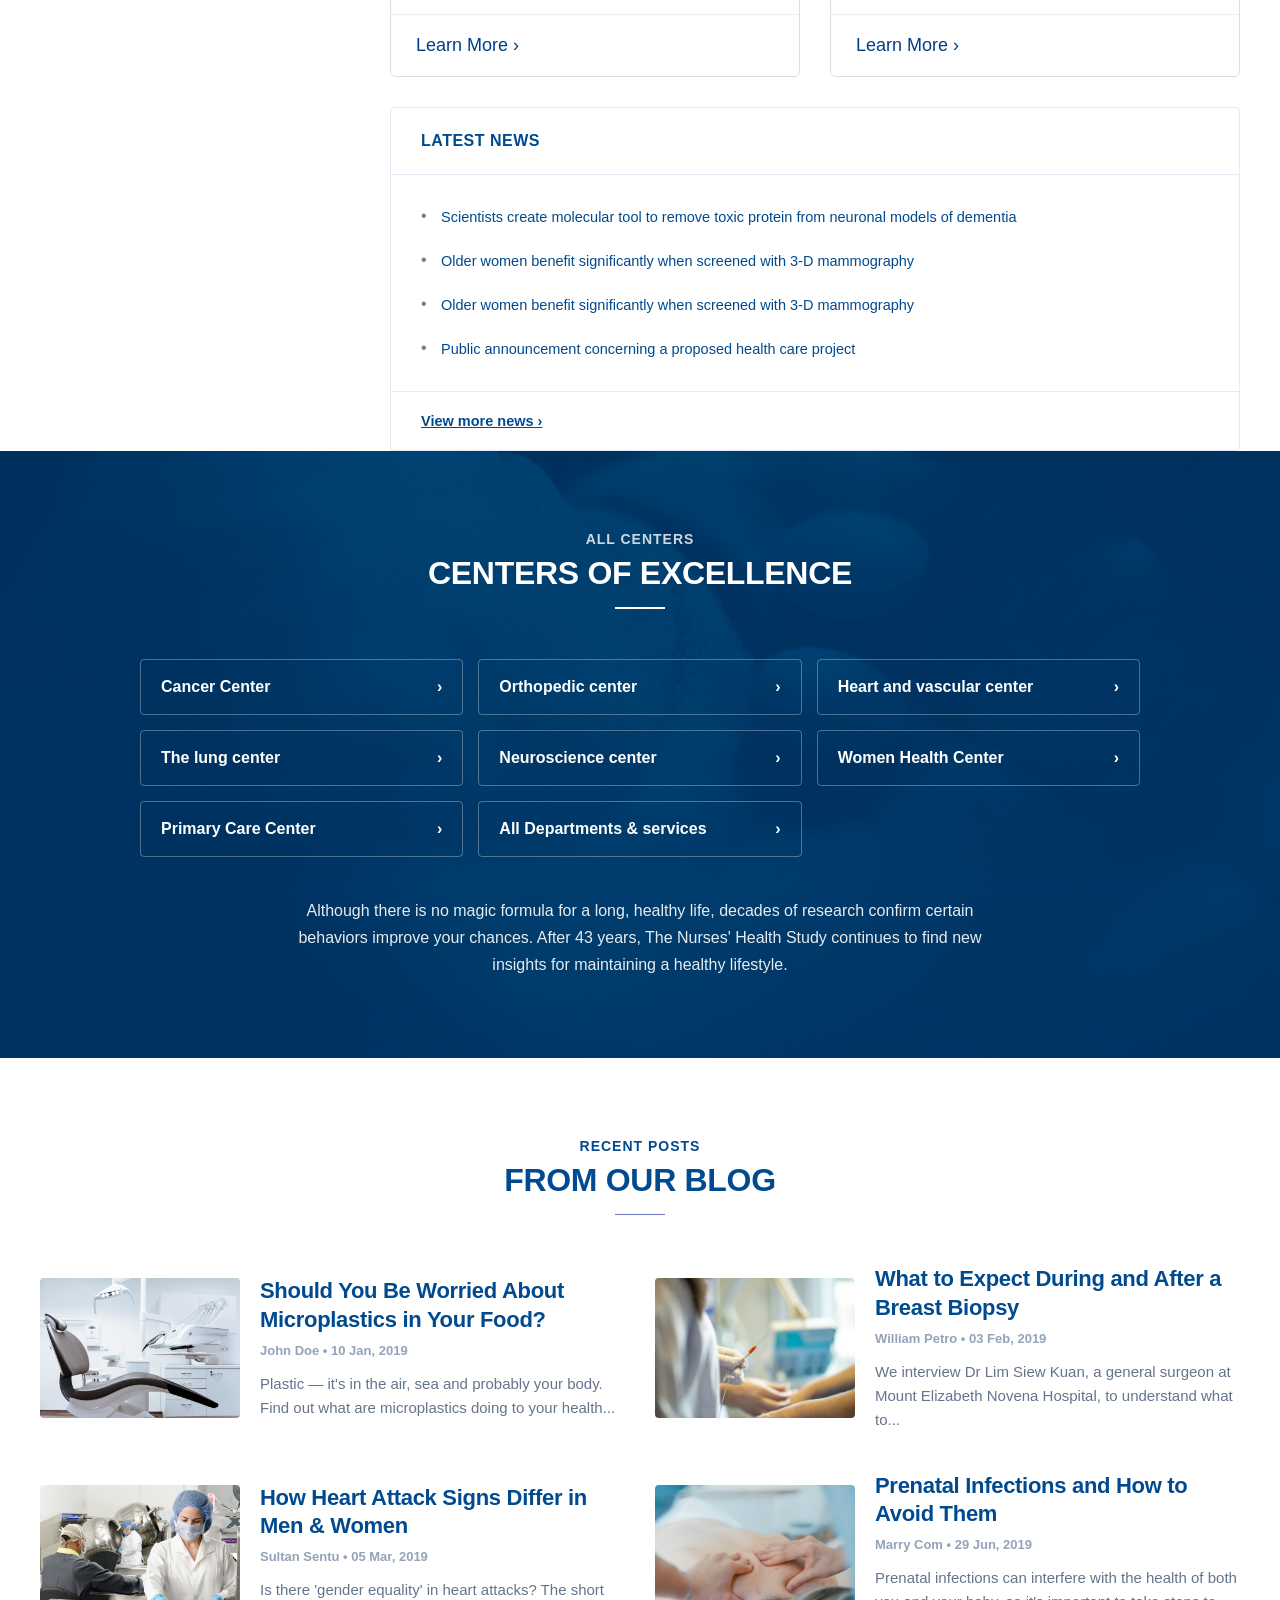
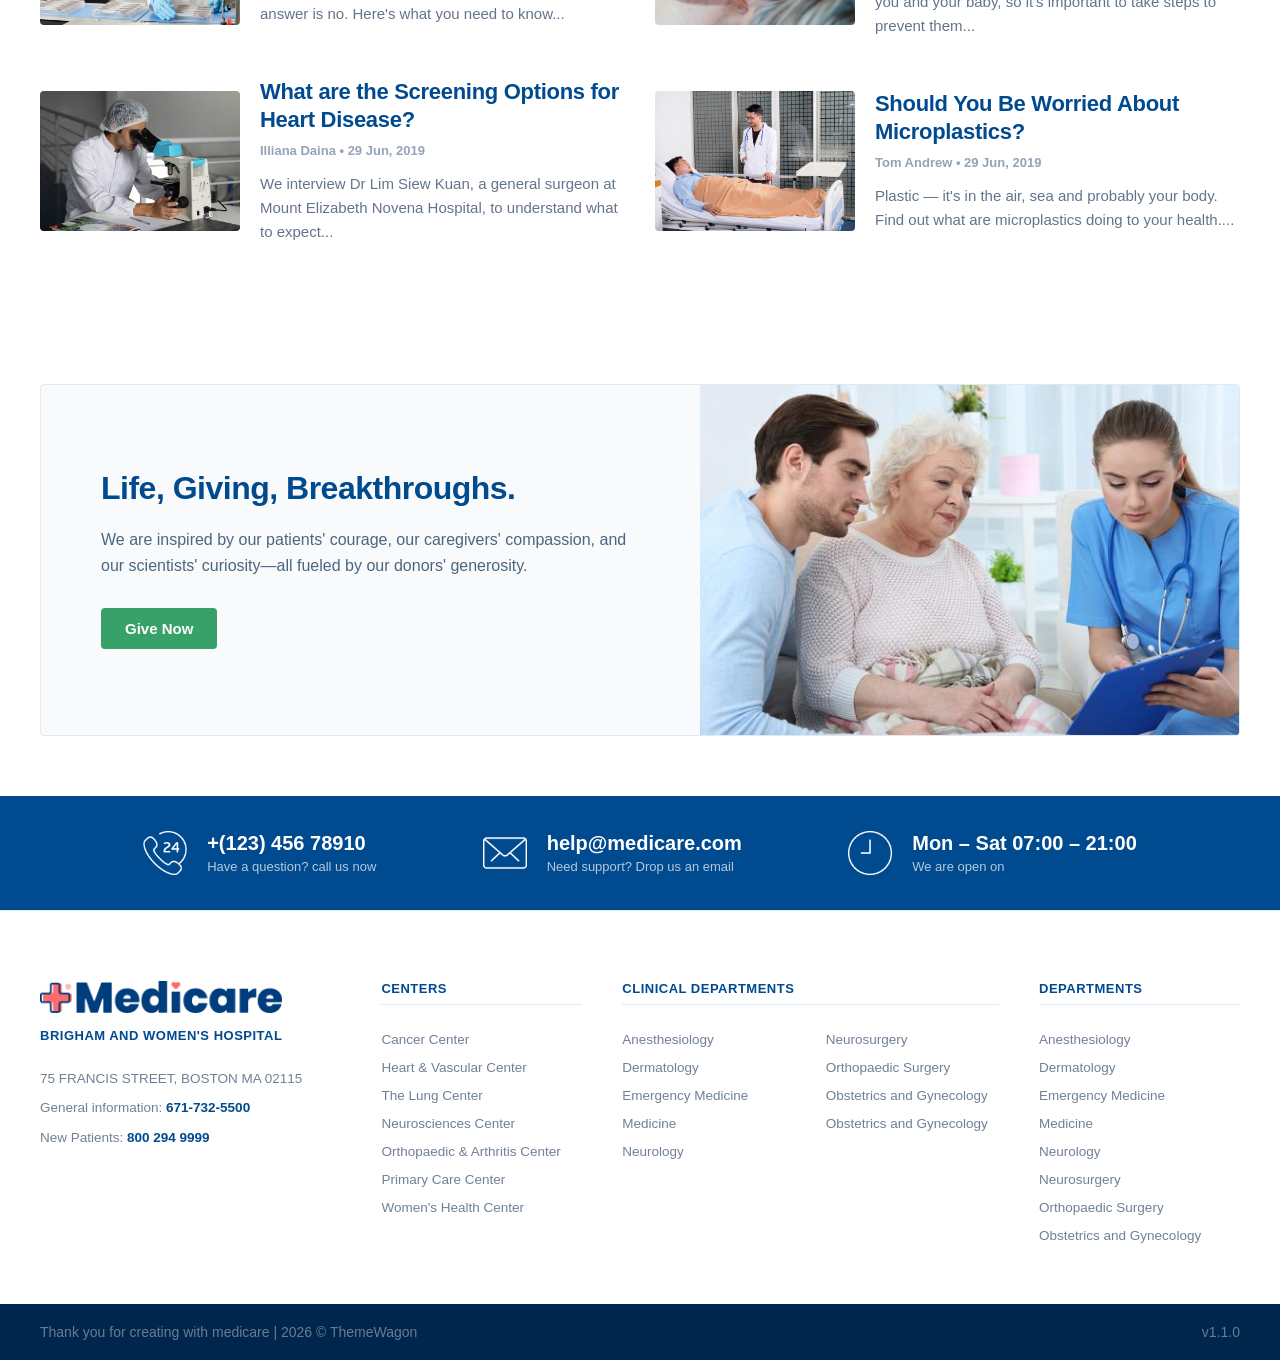
==== commit ce65540a: "latestestversion2" ====
--- a/index.html
+++ b/index.html
@@ -6,6 +6,7 @@
     <meta name="viewport" content="width=device-width, initial-scale=1.0" />
     <title>Medicare</title>
     <link rel="stylesheet" href="style.css" />
+    <link rel="shortcut icon" href="img/favicon-32x32.png" type="image/x-icon">
 </head>
 
 <body>
@@ -13,22 +14,22 @@
         <div class="cou_and_feild_box">
             <div class="language-selector">
                 <div class="lang-trigger">
-                    <img src="./united-states.svg" alt="United States Flag" class="country_img">
+                    <img src="img/united-states.svg" alt="United States Flag" class="country_img">
                     <span class="lang-arrow">▼</span>
                 </div>
                 <ul class="lang-dropdown">
                     <li class="lang-item active">
-                        <a href=""> <img src="india.jpg" alt="IN"></a>
+                        <a href=""> <img src="img/india.jpg" alt="IN"></a>
                         <span class="lang-text">IN</span>
                         <span class="lang-check">✓</span>
                     </li>
                     <li class="lang-item">
-                        <a href=""><img src="./uk.png" alt="UK"></a>
+                        <a href=""><img src="img/uk.png" alt="UK"></a>
                         <span class="lang-text">UK</span>
                         <span class="lang-check"></span>
                     </li>
                     <li class="lang-item">
-                        <a href=""> <img src="us.jpg" alt="US"></a>
+                        <a href=""> <img src="img/us.jpg" alt="US"></a>
                         <span class="lang-text">US</span>
                         <span class="lang-check"></span>
                     </li>
@@ -52,13 +53,13 @@
 
     <header class="main-header">
         <div class="header-branding">
-            <div class="logo">
-                <img src="logo.png" alt="Medicare" class="logo-img" />
+                <div class="logo">
+                <img src="img/logo.png" alt="Medicare" class="logo-img" />
             </div>
 
             <div class="header-info-strip">
                 <div class="info-block">
-                    <img src="location-pin-svgrepo-com (1).svg" alt="Location" class="info-icon" />
+                    <img src="img/location-pin-svgrepo-com (1).svg" alt="Location" class="info-icon" />
                     <div class="info-text">
                         <h3>Address</h3>
                         <p>5525 W Slauson Ave,<br>LA, CA 90056, USA</p>
@@ -68,7 +69,7 @@
                 <div class="vertical-divider"></div>
 
                 <div class="info-block">
-                    <img src="headset-svgrepo-com.svg" alt="Phone" class="info-icon" />
+                    <img src="img/headset-svgrepo-com.svg" alt="Phone" class="info-icon" />
                     <div class="info-text">
                         <h3>Phone Appointment</h3>
                         <p><a href="tel:5555551234">(555) 555-1234</a></p>
@@ -87,7 +88,7 @@
         <nav class="nav-bar">
             <ul class="nav-links">
                 <li class="has-dropdown">
-                    <a href="#">Home <img src="./triangle-down-svgrepo-com (1).svg" alt="" class="tri" /></a>
+                    <a href="#">Home <img src="img/triangle-down-svgrepo-com (1).svg" alt="" class="tri" /></a>
                     <ul class="dropdown-menu">
                         <li><a href="#">Header Static</a></li>
                         <li><a href="#">Header Slider</a></li>
@@ -97,7 +98,7 @@
                     </ul>
                 </li>
                 <li class="has-dropdown">
-                    <a href="#">Pages <img src="./triangle-down-svgrepo-com (1).svg" alt="" class="tri" /></a>
+                    <a href="#">Pages <img src="img/triangle-down-svgrepo-com (1).svg" alt="" class="tri" /></a>
                     <ul class="dropdown-menu">
                         <li><a href="./about.html">About</a></li>
                         <li><a href="./blog.html">Blog</a></li>
@@ -122,8 +123,8 @@
         <input type="radio" name="slider" id="slide3" />
 
         <div class="slides">
-            <div class="slide">
-                <img src="2.jpg" alt="Doctor" />
+                <div class="slide">
+                <img src="img/2.jpg" alt="Doctor" />
                 <div class="info info-middle">
                     <h1>Small Injuries May<br />Lead to Big Problem</h1>
                     <p>Your environment could affect your fertility</p>
@@ -131,8 +132,8 @@
                 </div>
             </div>
 
-            <div class="slide">
-                <img src="3.jpg" alt="Medical care" />
+                <div class="slide">
+                <img src="img/3.jpg" alt="Medical care" />
                 <div class="info info-left">
                     <h1>One Stop Solution<br />Medical services</h1>
                     <p>Call to schedule an appointment today</p>
@@ -140,8 +141,8 @@
                 </div>
             </div>
 
-            <div class="slide">
-                <img src="1.jpg" alt="Hospital" />
+                <div class="slide">
+                <img src="img/1.jpg" alt="Hospital" />
                 <div class="info info-right">
                     <h1>Your Health Is Our<br />First Priority</h1>
                     <p>Expert doctors and modern healthcare solutions</p>
@@ -166,7 +167,7 @@
         <div class="social-strip-content">
             <h2 class="downtext">STAY INFORMED. CONNECT WITH US.</h2>
             <div class="social-icons">
-                <a href="#"><img src="https://cdn-icons-png.flaticon.com/512/733/733547.png" alt="Facebook"></a>
+                        <a href="#"><img src="https://cdn-icons-png.flaticon.com/512/733/733547.png" alt="Facebook"></a>
                 <a href="#"><img src="https://cdn-icons-png.flaticon.com/512/733/733579.png" alt="Twitter"></a>
                 <a href="#"><img src="https://cdn-icons-png.flaticon.com/512/1384/1384060.png" alt="YouTube"></a>
                 <a href="#"><img src="https://cdn-icons-png.flaticon.com/512/174/174857.png" alt="LinkedIn"></a>
@@ -196,7 +197,7 @@
             <div class="main-content-column">
                 <section class="news-section">
                     <div class="card">
-                        <img src="doctor1.jpg" alt="Doctor">
+                        <img src="img/doctor1.jpg" alt="Doctor">
                         <div class="content">
                             <h3>Brigham Health Physicians Named 'Top Doctors'</h3>
                             <p>More than 275 Brigham Health physicians were included on Boston magazine's 2019 list of
@@ -208,7 +209,7 @@
                     </div>
 
                     <div class="card">
-                        <img src="doctor2.jpg" alt="Doctor">
+                        <img src="img/doctor2.jpg" alt="Doctor">
                         <div class="content">
                             <h3>BWH Named to US News & World Report's Honor Roll</h3>
                             <p>Brigham and Women's Hospital has ranked among the top hospitals in the nation.</p>
@@ -278,7 +279,7 @@
             <div class="posts-grid">
                 <div class="blog-horizontal-card">
                     <div class="blog-img-box">
-                        <img src="./img71.jpg" alt="Dental chair">
+                        <img src="img/img71.jpg" alt="Dental chair">
                     </div>
                     <div class="blog-content-box">
                         <h3><a href="#">Should You Be Worried About Microplastics in Your Food?</a></h3>
@@ -290,7 +291,7 @@
 
                 <div class="blog-horizontal-card">
                     <div class="blog-img-box">
-                        <img src="./img72.jpg" alt="Medical injection">
+                        <img src="img/img72.jpg" alt="Medical injection">
                     </div>
                     <div class="blog-content-box">
                         <h3><a href="#">What to Expect During and After a Breast Biopsy</a></h3>
@@ -302,7 +303,7 @@
 
                 <div class="blog-horizontal-card">
                     <div class="blog-img-box">
-                        <img src="./img73.jpg" alt="Laboratory personnel">
+                        <img src="img/img73.jpg" alt="Laboratory personnel">
                     </div>
                     <div class="blog-content-box">
                         <h3><a href="#">How Heart Attack Signs Differ in Men & Women</a></h3>
@@ -314,7 +315,7 @@
 
                 <div class="blog-horizontal-card">
                     <div class="blog-img-box">
-                        <img src="./img74.jpg" alt="Physical therapy">
+                        <img src="img/img74.jpg" alt="Physical therapy">
                     </div>
                     <div class="blog-content-box">
                         <h3><a href="#">Prenatal Infections and How to Avoid Them</a></h3>
@@ -326,7 +327,7 @@
 
                 <div class="blog-horizontal-card">
                     <div class="blog-img-box">
-                        <img src="./img75.jpg" alt="Scientist with microscope">
+                        <img src="img/img75.jpg" alt="Scientist with microscope">
                     </div>
                     <div class="blog-content-box">
                         <h3><a href="#">What are the Screening Options for Heart Disease?</a></h3>
@@ -338,7 +339,7 @@
 
                 <div class="blog-horizontal-card">
                     <div class="blog-img-box">
-                        <img src="./img76.jpg" alt="Doctor checking patient">
+                        <img src="img/img76.jpg" alt="Doctor checking patient">
                     </div>
                     <div class="blog-content-box">
                         <h3><a href="#">Should You Be Worried About Microplastics?</a></h3>
@@ -360,8 +361,8 @@
                         curiosity—all fueled by our donors' generosity.</p>
                     <a href="#" class="give-now-btn">Give Now</a>
                 </div>
-                <div class="breakthroughs-image-side">
-                    <img src="./img78.jpeg" alt="Medical team discussing with patient">
+                    <div class="breakthroughs-image-side">
+                    <img src="img/img78.jpeg" alt="Medical team discussing with patient">
                 </div>
             </div>
         </div>
@@ -372,7 +373,7 @@
             <div class="info-strip-grid">
                 <div class="strip-item">
                     <div class="strip-icon-box">
-                        <img src="customer-service.png" alt="Phone" class="strip-icon-img">
+                        <img src="img/customer-service.png" alt="Phone" class="strip-icon-img">
                     </div>
                     <div class="strip-text">
                         <p class="strip-value">+(123) 456 78910</p>
@@ -382,7 +383,7 @@
 
                 <div class="strip-item">
                     <div class="strip-icon-box">
-                        <img src="mail-5.png" alt="Mail" class="strip-icon-img">
+                        <img src="img/mail-5.png" alt="Mail" class="strip-icon-img">
                     </div>
                     <div class="strip-text">
                         <p class="strip-value">help@medicare.com</p>
@@ -392,7 +393,7 @@
 
                 <div class="strip-item">
                     <div class="strip-icon-box">
-                        <img src="clock-2.png" alt="Clock" class="strip-icon-img">
+                        <img src="img/clock-2.png" alt="Clock" class="strip-icon-img">
                     </div>
                     <div class="strip-text">
                         <p class="strip-value">Mon – Sat 07:00 – 21:00</p>
@@ -408,7 +409,7 @@
             <div class="footer-columns-grid">
                 <div class="footer-brand-column">
                     <div class="footer-logo">
-                        <img src="logo.png" alt="Medicare Logo" class="footer-logo-img">
+                        <img src="img/logo.png" alt="Medicare Logo" class="footer-logo-img">
                     </div>
                     <h3 class="hospital-subname">BRIGHAM AND WOMEN'S HOSPITAL</h3>
                     <div class="address-block">
--- a/style.css
+++ b/style.css
@@ -891,7 +891,7 @@
   width: 100%;
   padding: 80px 20px;
   background: linear-gradient(rgba(0, 51, 102, 0.85), rgba(0, 51, 102, 0.9)),
-    url('./backgroundimg\'.jpg') no-repeat center center/cover;
+    url("img/backgroundimg'.jpg") no-repeat center center/cover;
   color: #ffffff;
   text-align: center;
 }
@@ -1456,7 +1456,7 @@
   position: relative;
   width: 100%;
   height: 280px;
-  background: url('./about1.jpg') no-repeat center center/cover;
+  background: url('img/about1.jpg') no-repeat center center/cover;
   display: flex;
   align-items: center;
   padding-left: 10%;
@@ -1803,7 +1803,7 @@
 }
 
 .blog-banner-bg {
-  background: url('./img71.jpg') no-repeat center center/cover;
+  background: url('img/img71.jpg') no-repeat center center/cover;
 }
 
 .blog-feed-section {
@@ -1915,7 +1915,7 @@
 }
 
 .article-featured-banner {
-  background: url('./81.jpg') no-repeat center center/cover;
+  background: url('img/81.jpg') no-repeat center center/cover;
 }
 
 .title-banner-overlay-dark {
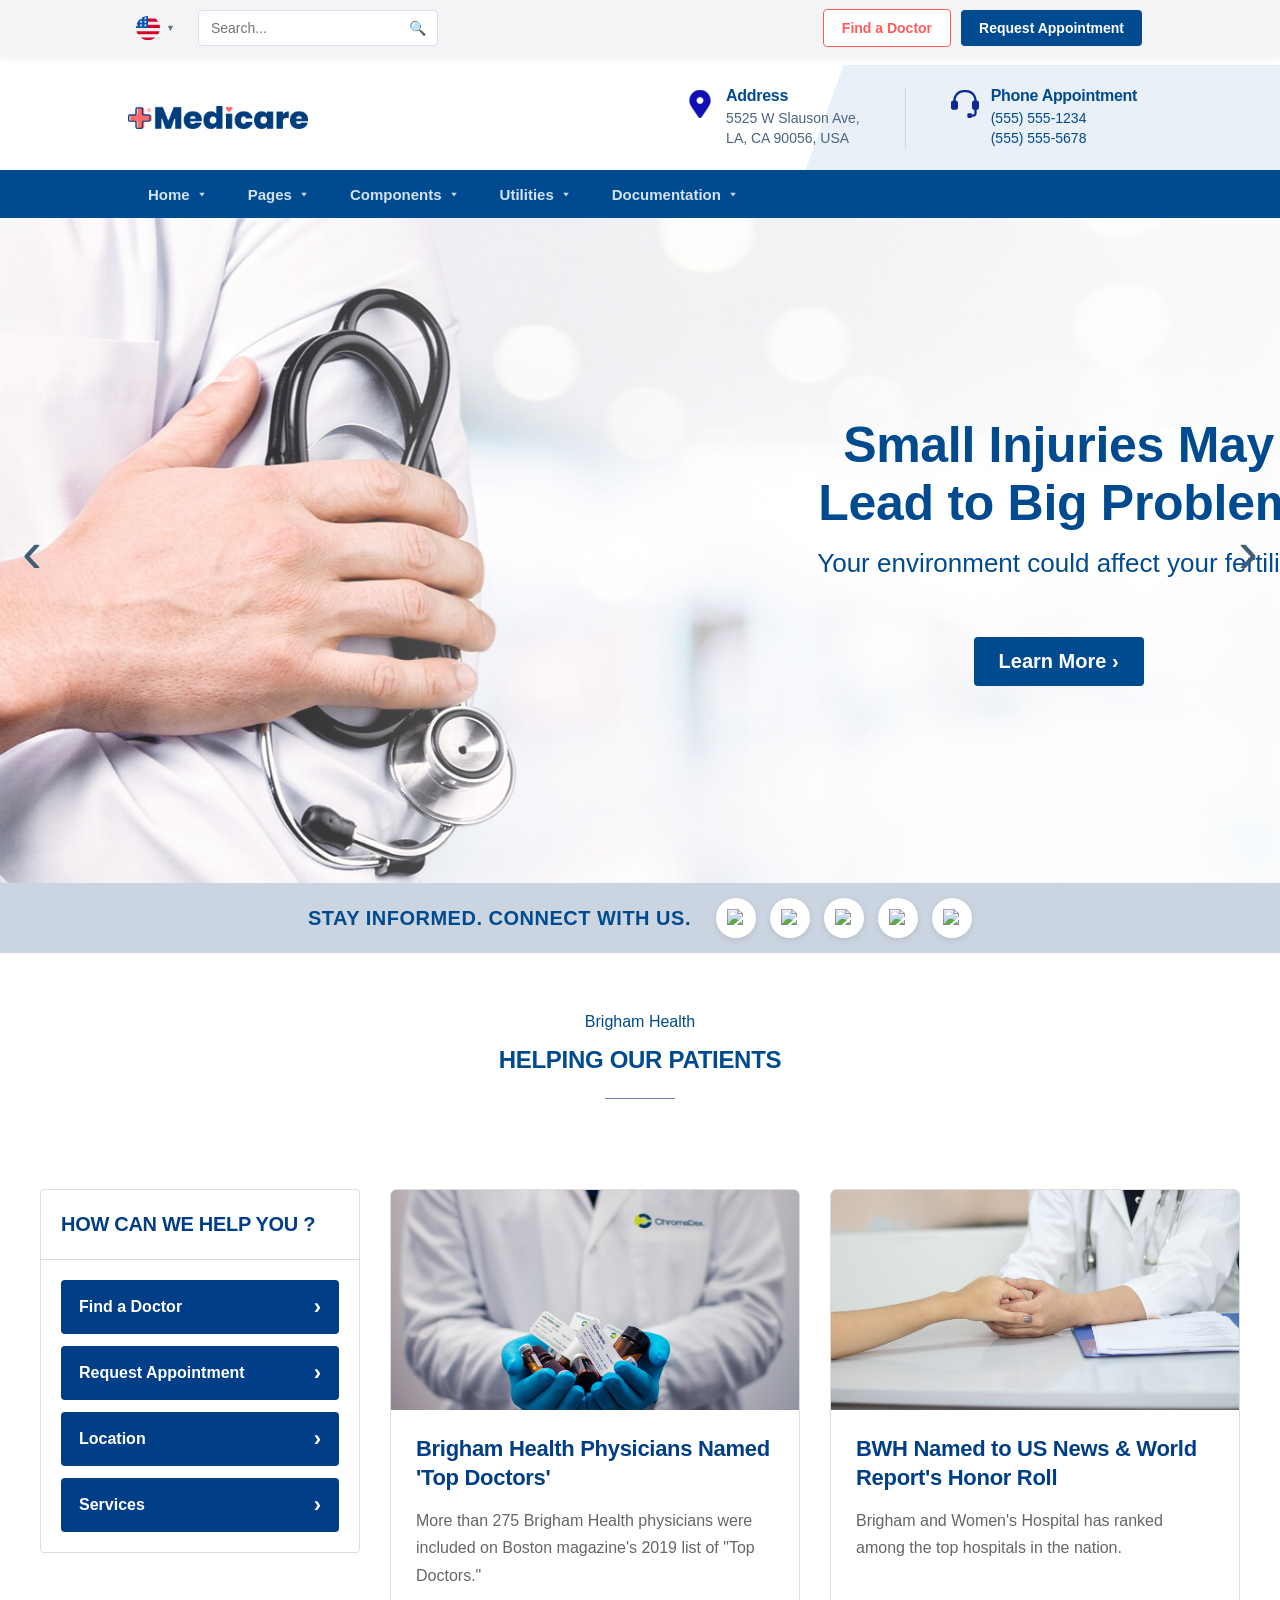
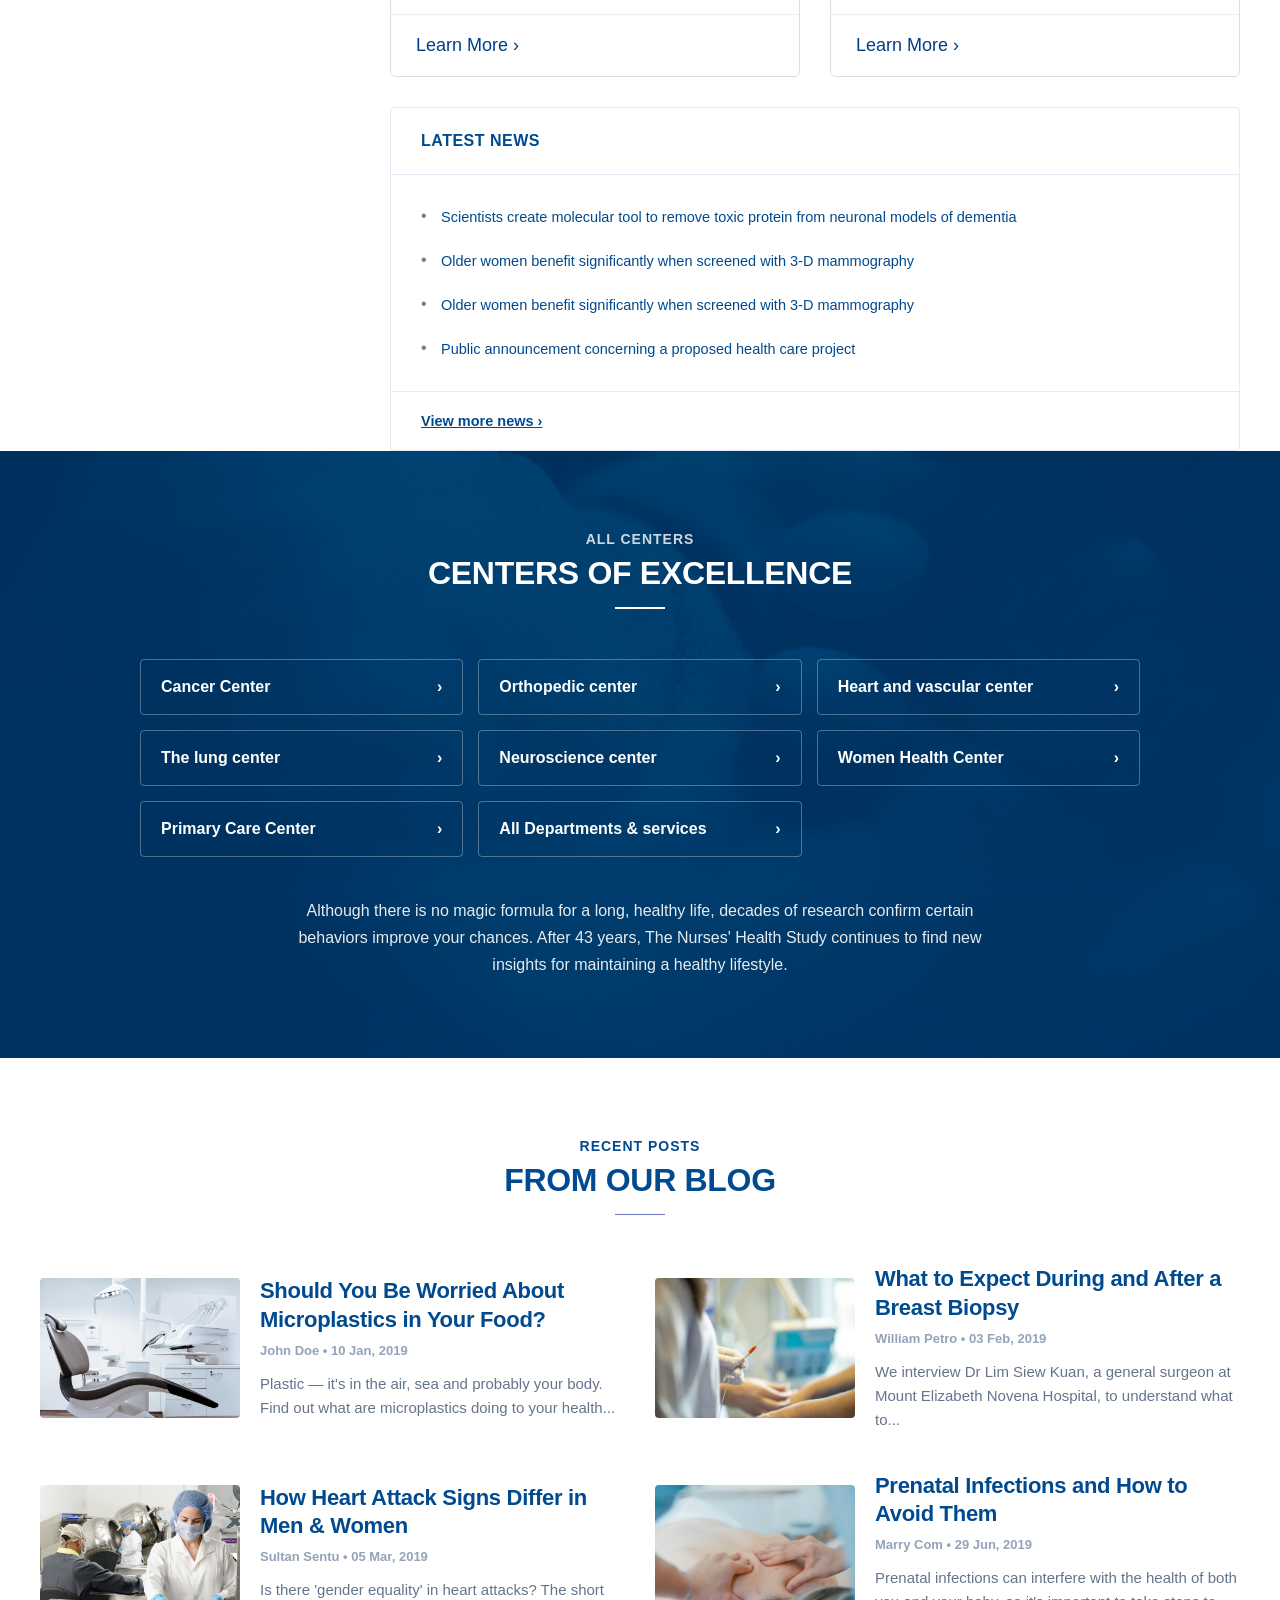
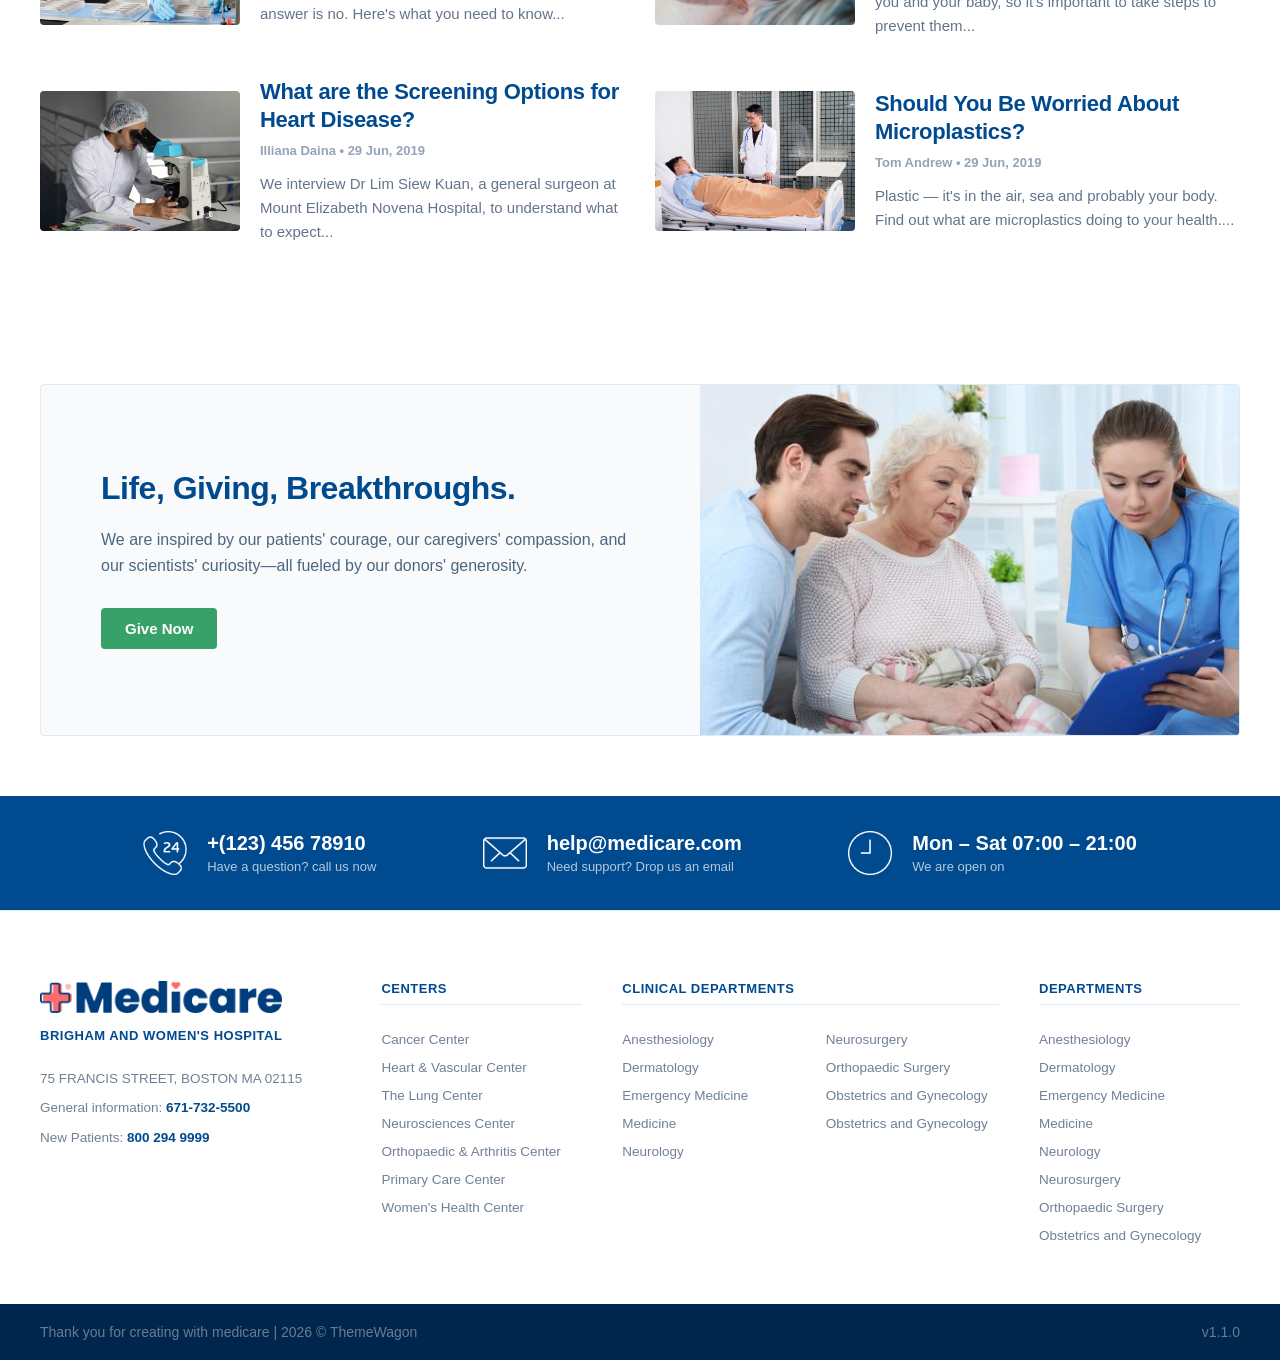
==== commit cdab712f: "latestVersion3" ====
--- a/index.html
+++ b/index.html
@@ -53,7 +53,7 @@
 
     <header class="main-header">
         <div class="header-branding">
-                <div class="logo">
+            <div class="logo">
                 <img src="img/logo.png" alt="Medicare" class="logo-img" />
             </div>
 
@@ -78,11 +78,32 @@
                 </div>
             </div>
 
-            <button class="mobile-nav-toggle" aria-label="Toggle Navigation">
-                <span class="hamburger-bar"></span>
-                <span class="hamburger-bar"></span>
-                <span class="hamburger-bar"></span>
-            </button>
+            <div class="mobile-nav-toggle-wrapper">
+                <a href="#mobileMenuModal" class="mobile-nav-toggle" aria-label="Toggle Navigation">
+                    <span class="hamburger-bar"></span>
+                    <span class="hamburger-bar"></span>
+                    <span class="hamburger-bar"></span>
+                </a>
+                <div id="mobileMenuModal" class="mobile-menu-overlay">
+                    <a href="#" class="mobile-menu-close-zone"></a>
+                    <div class="mobile-menu-dropdown-card">
+                        <div class="mobile-menu-header">
+                            <img src="img/logo.png" alt="Medicare" class="mobile-logo-img" />
+                            <a href="#" class="mobile-menu-close-btn">&times;</a>
+                        </div>
+                        <ul class="mobile-nav-links-list">
+                            <li><a href="index.html">Home</a></li>
+                            <li><a href="about.html">About</a></li>
+                            <li><a href="blog.html">Blog</a></li>
+                            <li><a href="blog-details.html">Blog Detail</a></li>
+                            <li><a href="#">Researches</a></li>
+                            <li><a href="#">Research Detail</a></li>
+                            <li><a href="#">Contact</a></li>
+                            <li><a href="#">Starter</a></li>
+                        </ul>
+                    </div>
+                </div>
+            </div>
         </div>
 
         <nav class="nav-bar">
@@ -116,7 +137,6 @@
             </ul>
         </nav>
     </header>
-
     <section class="carousel">
         <input type="radio" name="slider" id="slide1" checked />
         <input type="radio" name="slider" id="slide2" />
--- a/style.css
+++ b/style.css
@@ -1,3 +1,4 @@
+/* style.css */
 * {
   box-sizing: border-box;
   padding: 0;
@@ -2080,67 +2081,6 @@
   object-fit: contain;
 }
 
-.author-bio-card-box {
-  display: flex;
-  gap: 25px;
-  padding: 30px;
-  background-color: #f8fafc;
-  border: 1px solid #e2e8f0;
-  border-radius: 6px;
-  margin-top: 40px;
-}
-
-.bio-avatar-img {
-  width: 100px;
-  height: 100px;
-  border-radius: 4px;
-  object-fit: cover;
-  background-color: #cbd5e1;
-  flex-shrink: 0;
-}
-
-.bio-main-text h4 {
-  font-size: 18px;
-  color: #004a8f;
-  margin-bottom: 2px;
-}
-
-.bio-title {
-  font-size: 12px;
-  font-weight: 700;
-  color: #94a3b8;
-  text-transform: uppercase;
-  margin-bottom: 12px;
-}
-
-.bio-desc {
-  font-size: 14.5px;
-  color: #475569;
-  line-height: 1.6;
-  margin-bottom: 15px;
-}
-
-.bio-social-icons {
-  display: flex;
-  gap: 10px;
-}
-
-.bio-social-icons a {
-  width: 28px;
-  height: 28px;
-  border-radius: 50%;
-  background-color: #ffffff;
-  display: flex;
-  align-items: center;
-  justify-content: center;
-  box-shadow: 0 2px 5px rgba(0, 0, 0, 0.05);
-}
-
-.bio-social-icons img {
-  width: 12px;
-  height: 12px;
-}
-
 .sidebar-flat-categories-list {
   list-style: none;
   padding: 0;
@@ -2231,9 +2171,6 @@
   line-height: 1.4;
 }
 
-/* ==========================================================================
-   SIDEBAR LAYOUT SYSTEM STYLES (SIDE-BY-SIDE FIXED MATRIX)
-   ========================================================================== */
 .blog-details-main-section {
   width: 100%;
   background-color: #ffffff;
@@ -2271,9 +2208,56 @@
   margin-bottom: 20px;
 }
 
-/* ==========================================================================
-   RESPONSIVE MEDIA QUERIES
-   ========================================================================== */
+.author-bio-card-box {
+  display: flex;
+  gap: 30px;
+  padding: 40px;
+  background-color: #f8fafc;
+  border: 1px solid #e2e8f0;
+  border-radius: 6px;
+  margin-top: 40px;
+  align-items: center;
+}
+
+.bio-avatar-frame {
+  width: 160px;
+  height: auto;
+  flex-shrink: 0;
+}
+
+.bio-avatar-img {
+  width: 100%;
+  height: auto;
+  display: block;
+  object-fit: contain;
+}
+
+.bio-main-text {
+  flex-grow: 1;
+}
+
+.bio-main-text h4 {
+  font-size: 20px;
+  color: #004a8f;
+  margin-bottom: 4px;
+  font-weight: 800;
+}
+
+.bio-title {
+  font-size: 13px;
+  font-weight: 700;
+  color: #94a3b8;
+  text-transform: uppercase;
+  margin-bottom: 16px;
+}
+
+.bio-desc {
+  font-size: 15px;
+  color: #475569;
+  line-height: 1.6;
+  margin-bottom: 20px;
+}
+
 @media screen and (max-width: 1200px) {
   .doctors-profiles-grid {
     grid-template-columns: 1fr;
@@ -2401,6 +2385,20 @@
     grid-template-columns: 1fr;
     gap: 40px;
   }
+
+  .blog-details-layout-grid {
+    grid-template-columns: 1fr !important;
+    gap: 35px !important;
+  }
+  
+  .article-featured-banner {
+    height: 220px !important;
+    padding-left: 5% !important;
+  }
+
+  .full-width-title-container h1 {
+    font-size: 26px !important;
+  }
 }
 
 @media screen and (max-width: 768px) {
@@ -2460,6 +2458,12 @@
     flex-direction: column;
     align-items: center;
     text-align: center;
+    padding: 30px 20px;
+  }
+
+  .bio-avatar-frame {
+    width: 140px;
+    margin-bottom: 15px;
   }
 
   .bio-social-icons {
@@ -2505,4 +2509,67 @@
     width: 100%;
     height: 200px;
   }
+}
+
+@media screen and (max-width: 480px) {
+  .container {
+    flex-direction: column !important;
+    gap: 8px !important;
+    padding: 10px !important;
+    min-height: auto !important;
+    position: relative !important;
+  }
+
+  .main-header {
+    margin-top: 0 !important;
+  }
+
+  .cou_and_feild_box {
+    width: 100% !important;
+    justify-content: space-between !important;
+    gap: 10px !important;
+  }
+
+  #input {
+    width: 100% !important;
+    flex-grow: 1 !important;
+  }
+
+  .buttons {
+    width: 100% !important;
+    display: grid !important;
+    grid-template-columns: 1fr 1fr !important;
+    gap: 8px !important;
+  }
+
+  .doctor-btn, .appointment-btn {
+    width: 100% !important;
+    text-align: center !important;
+    padding: 8px 5px !important;
+    font-size: 12px !important;
+  }
+
+  .author-bio-card-box {
+    padding: 20px !important;
+    gap: 15px !important;
+  }
+
+  .bio-avatar-frame {
+    width: 110px !important;
+  }
+
+  .custom-side-quote {
+    font-size: 16px !important;
+    padding-left: 15px !important;
+    margin: 25px 0 !important;
+  }
+
+  .article-featured-banner {
+    height: 180px !important;
+    padding: 15px !important;
+  }
+
+  .full-width-title-container h1 {
+    font-size: 20px !important;
+  }
 }
